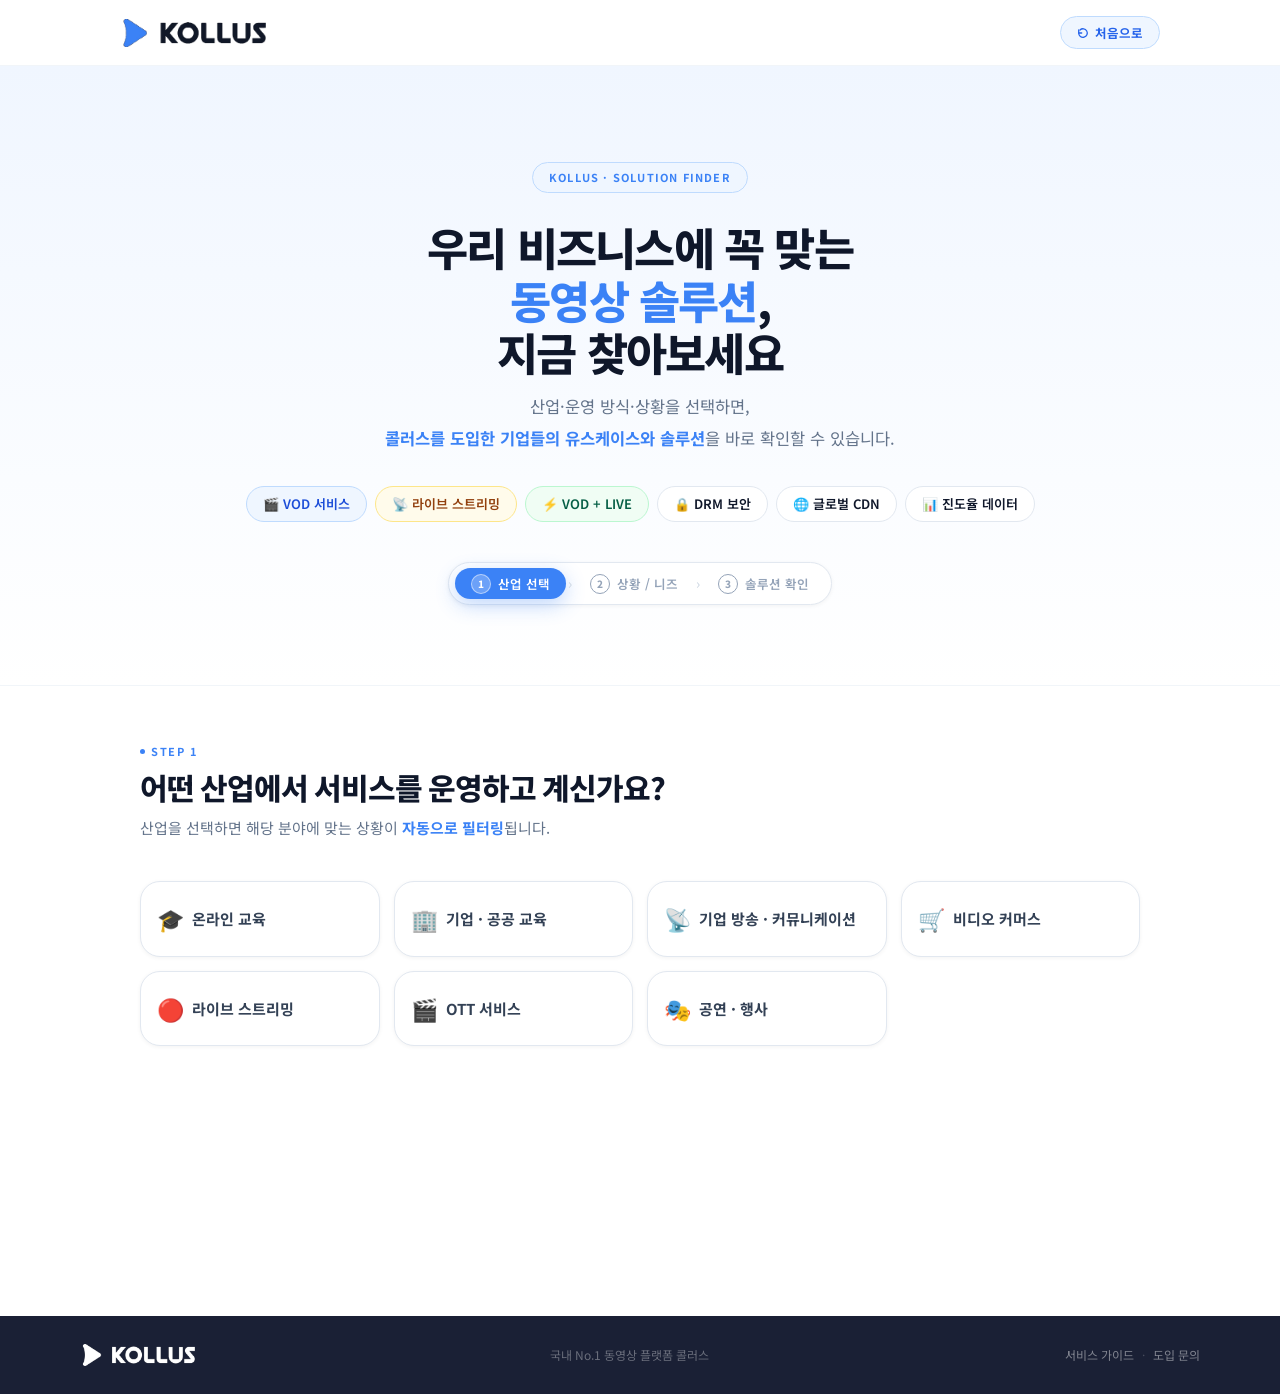
==== kollus_finder/index.html @ e99c7c44 "Update index.html" ====
<!DOCTYPE html>
<html lang="ko">
<head>
<meta charset="UTF-8">
<meta name="viewport" content="width=device-width, initial-scale=1.0">
<title>Kollus 솔루션 파인더</title>
<link href="https://fonts.googleapis.com/css2?family=Noto+Sans+KR:wght@400;500;600;700;800&display=swap" rel="stylesheet">
<style>
@import url('https://fonts.googleapis.com/css2?family=Noto+Sans+KR:wght@400;500;600;700;800&display=swap');

:root {
  --blue:    #3B82F6;
  --blue-d:  #2563EB;
  --blue-50: #EFF6FF;
  --blue-100:#DBEAFE;
  --blue-200:#BFDBFE;
  --navy:    #1A2035;

  --gray-50: #F8FAFC;
  --gray-100:#F1F5F9;
  --gray-200:#E2E8F0;
  --gray-300:#CBD5E1;
  --gray-400:#94A3B8;
  --gray-500:#64748B;
  --gray-700:#334155;
  --gray-900:#0F172A;
  --white:   #FFFFFF;

  --vod-bg:#EFF6FF; --vod-b:#BFDBFE; --vod-t:#1D4ED8;
  --live-bg:#FFFBEB; --live-b:#FDE68A; --live-t:#92400E;
  --both-bg:#F0FDF4; --both-b:#BBF7D0; --both-t:#065F46;

  --r-sm:8px; --r-md:12px; --r-lg:16px; --r-xl:20px; --r-2xl:28px; --r-3xl:36px; --r-pill:999px;
  --sh-xs:0 1px 4px rgba(0,0,0,.05);
  --sh-sm:0 4px 12px rgba(0,0,0,.07);
  --sh-md:0 8px 24px rgba(0,0,0,.09);
  --sh-lg:0 16px 48px rgba(0,0,0,.1);
  --sh-blue:0 6px 20px rgba(59,130,246,.32);
  --ease:.2s cubic-bezier(.4,0,.2,1);
}
*,*::before,*::after{box-sizing:border-box;margin:0;padding:0}
html{scroll-behavior:auto}
body{font-family:'Noto Sans KR',sans-serif;background:var(--white);color:var(--gray-900);-webkit-font-smoothing:antialiased;line-height:1.7}

/* ────────────────────────────────────────────
   HEADER NAV
──────────────────────────────────────────── */
.site-header{
  background:rgba(255,255,255,.95);
  border-bottom:1px solid var(--gray-100);
  padding:1rem 0;
  position:sticky;top:0;z-index:100;
  backdrop-filter:blur(8px);
}
.site-header-inner{
  max-width:1120px;margin:0 auto;padding:0 2.5rem;
  display:flex;align-items:center;justify-content:space-between;
}
.logo{display:flex;align-items:center;text-decoration:none}
.logo-mark{width:26px;height:26px;background:var(--blue);border-radius:6px;display:flex;align-items:center;justify-content:center}
.logo-txt{font-size:17px;font-weight:800;color:var(--navy);letter-spacing:-.02em}
.header-reset{
  display:inline-flex;align-items:center;gap:6px;
  padding:6px 16px;background:var(--blue-50);
  border:1px solid var(--blue-200);border-radius:var(--r-pill);
  color:var(--blue-d);font-size:12.5px;font-weight:700;cursor:pointer;
  font-family:inherit;transition:var(--ease);
}
.header-reset:hover{background:var(--blue-100);border-color:var(--blue)}

/* ────────────────────────────────────────────
   HERO
──────────────────────────────────────────── */
.hero{
  background:linear-gradient(180deg,#F0F6FF 0%,var(--white) 100%);
  border-bottom:1px solid var(--gray-100);
  padding:6rem 0 5rem;text-align:center;
}
.hero-inner{max-width:900px;margin:0 auto;padding:0 2.5rem}
.hero-badge{
  display:inline-flex;align-items:center;gap:6px;
  background:var(--blue-50);border:1.5px solid var(--blue-200);
  border-radius:var(--r-pill);padding:5px 16px;
  font-size:11px;font-weight:700;color:var(--blue);
  letter-spacing:1.2px;text-transform:uppercase;margin-bottom:1.75rem;
}
.hero h1{
  font-size:clamp(1.85rem,3.5vw,3rem);font-weight:800;
  color:var(--gray-900);line-height:1.18;
  letter-spacing:-.04em;margin-bottom:.75rem;
}
.hero h1 em{font-style:normal;color:var(--blue)}
.hero-desc{
  font-size:16.5px;color:var(--gray-500);
  line-height:1.9;max-width:560px;margin:0 auto 2rem;
}
.hero-desc b{color:var(--blue);font-weight:700}

/* hero keyword chips */
.hero-chips{
  display:flex;flex-wrap:wrap;justify-content:center;gap:8px;
  margin-bottom:2.5rem;
}
.h-chip{
  font-size:13px;font-weight:600;padding:6px 16px;
  border-radius:var(--r-pill);border:1.5px solid;
}
.h-chip-vod { background:#EFF6FF;color:#1D4ED8;border-color:#BFDBFE; }
.h-chip-live{ background:#FFFBEB;color:#92400E;border-color:#FDE68A; }
.h-chip-both{ background:#F0FDF4;color:#065F46;border-color:#BBF7D0; }
.h-chip-gray{ background:var(--white);color:var(--gray-600);border-color:var(--gray-200); }

/* step progress */
.hero-progress{
  display:inline-flex;align-items:center;gap:0;
  background:var(--white);border:1px solid var(--gray-200);
  border-radius:var(--r-pill);padding:5px 6px;
  box-shadow:var(--sh-xs);
}
.h-step{display:flex;align-items:center;gap:7px;padding:5px 16px;border-radius:var(--r-pill);font-size:12.5px;font-weight:600;color:var(--gray-400);transition:var(--ease)}
.h-step.on{background:var(--blue);color:#fff;box-shadow:var(--sh-blue)}
.h-step.done{color:var(--gray-500)}
.h-step.done .h-dot{background:var(--gray-200);border-color:var(--gray-200);color:var(--gray-500)}
.h-dot{width:20px;height:20px;border-radius:50%;border:1.5px solid currentColor;display:flex;align-items:center;justify-content:center;font-size:10px;font-weight:800;flex-shrink:0;transition:var(--ease)}
.h-step.on .h-dot{background:rgba(255,255,255,.25);border-color:rgba(255,255,255,.5);color:#fff}
.h-sep{color:var(--gray-300);font-size:14px;padding:0 2px}

/* ────────────────────────────────────────────
   MAIN WRAP
──────────────────────────────────────────── */
.wrap{max-width:1080px;margin:0 auto;padding:3.5rem 2.5rem 8rem;min-height:70vh}

/* ────────────────────────────────────────────
   STEP PANELS
──────────────────────────────────────────── */
.step{display:none}
.step.on{display:block}


.s-tag,.step-tag{display:flex;align-items:center;gap:6px;font-size:11px;font-weight:700;letter-spacing:1.5px;text-transform:uppercase;color:var(--blue);margin-bottom:.5rem}
.s-tag-dot,.step-tag-dot{width:5px;height:5px;border-radius:50%;background:var(--blue);flex-shrink:0}
.s-title,.step-title{font-size:clamp(1.4rem,2.5vw,1.875rem);font-weight:800;color:var(--gray-900);letter-spacing:-.04em;line-height:1.25;margin-bottom:.5rem}
.s-sub,.step-sub{font-size:15px;color:var(--gray-500);margin-bottom:2.5rem;line-height:1.8;word-break:keep-all}
.s-sub b,.step-sub b{color:var(--blue);font-weight:700}

/* ────────────────────────────────────────────
   CTX BAR
──────────────────────────────────────────── */
.ctx{display:none;align-items:center;gap:10px;padding:9px 16px;background:var(--white);border:1px solid var(--gray-200);border-radius:var(--r-lg);margin-bottom:1.5rem;box-shadow:var(--sh-xs)}
.ctx.on{display:flex}
.ctx-back{font-size:12.5px;color:var(--gray-400);cursor:pointer;padding:4px 10px;border-radius:var(--r-sm);border:1px solid transparent;background:none;font-family:inherit;transition:var(--ease)}
.ctx-back:hover{border-color:var(--gray-200);color:var(--gray-600);background:var(--gray-50)}
.ctx-sep{width:1px;height:14px;background:var(--gray-200);flex-shrink:0}
.ctx-lbl,.ctx-label{font-size:10.5px;font-weight:700;letter-spacing:.5px;text-transform:uppercase;color:var(--gray-400)}
.ctx-chip{font-size:13px;font-weight:700;padding:3px 12px;background:var(--blue-50);color:var(--blue-d);border:1px solid var(--blue-200);border-radius:var(--r-pill)}

/* ────────────────────────────────────────────
   INDUSTRY GRID
──────────────────────────────────────────── */
.ind-grid{display:grid;grid-template-columns:repeat(4,1fr);gap:.875rem;margin-bottom:2.5rem}
.ind-card{
  background:var(--white);border:1.5px solid var(--gray-200);border-radius:var(--r-xl);
  padding:1.125rem 1rem;cursor:pointer;display:flex;align-items:center;gap:.5rem;
  transition:var(--ease);position:relative;box-shadow:var(--sh-xs);
}
.ind-card:hover{border-color:var(--blue-200);box-shadow:var(--sh-md);transform:translateY(-2px)}
.ind-card.sel{border-color:var(--blue);background:var(--blue-50);box-shadow:0 0 0 3px rgba(59,130,246,.1)}
.ind-card .ic{font-size:22px;flex-shrink:0;display:flex;align-items:center;justify-content:center;transition:var(--ease)}
.ind-card:hover .ic,.ind-card.sel .ic{transform:scale(1.12)}
.ind-card .lb{font-size:15px;font-weight:700;color:var(--gray-700);line-height:1.3;word-break:keep-all}
.ind-card.sel .lb{color:var(--blue-d)}
.ind-chk{position:absolute;top:9px;right:9px;width:17px;height:17px;border-radius:50%;background:var(--blue);color:#fff;display:none;align-items:center;justify-content:center;font-size:9px;font-weight:800}
.ind-card.sel .ind-chk{display:flex}

/* ────────────────────────────────────────────
   TABS
──────────────────────────────────────────── */
.tabs{display:grid;grid-template-columns:repeat(3,1fr);gap:12px;margin-bottom:1.25rem}
.tab{
  background:var(--white);border:1.5px solid var(--gray-200);border-radius:var(--r-2xl);
  padding:1.5rem 1.25rem;cursor:pointer;text-align:center;
  transition:var(--ease);font-family:inherit;box-shadow:var(--sh-xs);
}
.tab:hover{border-color:var(--gray-300);box-shadow:var(--sh-sm);transform:translateY(-1px)}
.tab .t-ic{font-size:28px;display:block;margin-bottom:.625rem;opacity:.3;filter:grayscale(1);transition:var(--ease)}
.tab .t-lb{font-size:16px;font-weight:800;color:var(--gray-400);display:block;margin-bottom:.25rem;transition:var(--ease)}
.tab .t-sl{font-size:13.5px;color:var(--gray-400);display:block;margin-bottom:.75rem;line-height:1.5}
.tab .t-cnt{font-size:11px;font-weight:700;padding:3px 11px;border-radius:var(--r-pill);background:var(--gray-100);color:var(--gray-400);display:inline-block;border:1px solid var(--gray-200);transition:var(--ease)}
.tab.on .t-ic{opacity:1;filter:none}
.tab.vod.on{background:var(--blue-50);border-color:var(--blue);border-width:2px}
.tab.vod.on .t-lb{color:var(--blue-d);font-size:16px}
.tab.vod.on .t-cnt{background:var(--blue);color:#fff;border-color:transparent}
.tab.live.on{background:#FFFBEB;border-color:#D97706;border-width:2px}
.tab.live.on .t-lb{color:#B45309;font-size:16px}
.tab.live.on .t-cnt{background:#D97706;color:#fff;border-color:transparent}
.tab.both.on{background:#F0FDF4;border-color:#059669;border-width:2px}
.tab.both.on .t-lb{color:#047857;font-size:16px}
.tab.both.on .t-cnt{background:#059669;color:#fff;border-color:transparent}

.mdesc{font-size:13.5px;line-height:1.7;padding:11px 16px;border-radius:var(--r-md);border:1px solid var(--gray-200);margin-bottom:1.5rem;background:var(--gray-50);display:none;color:var(--gray-500)}
.mdesc.on{display:block}
.mdesc.vod{background:var(--blue-50);border-color:var(--blue-200);color:var(--vod-t)}
.mdesc.live{background:#FFFBEB;border-color:#FDE68A;color:var(--live-t)}
.mdesc.both{background:#F0FDF4;border-color:#BBF7D0;color:var(--both-t)}

/* ────────────────────────────────────────────
   STRIP
──────────────────────────────────────────── */
.strip{display:flex;align-items:center;gap:6px;flex-wrap:wrap;padding:9px 14px;background:var(--white);border:1px solid var(--gray-200);border-radius:var(--r-lg);margin-bottom:1.5rem;min-height:44px;box-shadow:var(--sh-xs)}
.strip-lbl{font-size:10.5px;font-weight:700;color:var(--gray-400);text-transform:uppercase;letter-spacing:.6px;margin-right:4px}
.strip-tab-badge{font-size:10px;font-weight:800;padding:2px 8px;border-radius:var(--r-pill);white-space:nowrap;letter-spacing:.5px;text-transform:uppercase}
.strip-tab-badge.vod{background:#DBEAFE;color:#1D4ED8}
.strip-tab-badge.live{background:#FEF3C7;color:#B45309}
.strip-tab-badge.both{background:#D1FAE5;color:#047857}
.strip-sep{width:1px;height:14px;background:var(--gray-200);flex-shrink:0;align-self:center}
.spill{display:inline-flex;align-items:center;gap:4px;padding:4px 12px;border-radius:var(--r-pill);font-size:13px;font-weight:600}
.spill span:first-child{max-width:220px;overflow:hidden;text-overflow:ellipsis;white-space:nowrap}
.spill.vod{background:var(--blue-50);color:var(--vod-t);border:1px solid var(--blue-200)}
.spill.live{background:#FFFBEB;color:var(--live-t);border:1px solid #FDE68A}
.spill.both{background:#F0FDF4;color:var(--both-t);border:1px solid #BBF7D0}
.spill-x{cursor:pointer;opacity:.4;font-size:13px;transition:opacity var(--ease)}
.spill-x:hover{opacity:1}
.strip-none{font-size:13px;color:var(--gray-400);font-style:italic}

/* ────────────────────────────────────────────
   SIT LIST
──────────────────────────────────────────── */
.sit-panel{display:none}
.sit-panel.on{display:block}
.sit-list{display:grid;grid-template-columns:1fr 1fr;gap:10px;margin-bottom:2.5rem}
.sit{display:flex;align-items:center;gap:13px;padding:14px 18px;border-radius:var(--r-xl);border:1.5px solid var(--gray-200);cursor:pointer;background:var(--white);transition:var(--ease);min-height:56px}
.sit:hover{border-color:#93C5FD;background:var(--blue-50);transform:translateY(-1px);box-shadow:var(--sh-sm)}
.sit.vod{background:var(--blue-50);border-color:var(--blue-200)}
.sit.live{background:#FFFBEB;border-color:#FDE68A}
.sit.both{background:#F0FDF4;border-color:#BBF7D0}
.sit-box{width:18px;height:18px;border-radius:4px;border:2px solid var(--gray-300);flex-shrink:0;display:flex;align-items:center;justify-content:center;background:#fff;transition:var(--ease)}
.sit-box svg{display:none;width:9px;height:9px}
.sit.vod .sit-box{background:var(--blue);border-color:var(--blue)}
.sit.live .sit-box{background:#D97706;border-color:#D97706}
.sit.both .sit-box{background:#059669;border-color:#059669}
.sit.vod .sit-box svg,.sit.live .sit-box svg,.sit.both .sit-box svg{display:block}
.sit-txt{font-size:15px;color:var(--gray-600);line-height:1.5;font-weight:500}
.sit.vod .sit-txt{color:var(--vod-t);font-weight:600}
.sit.live .sit-txt{color:var(--live-t);font-weight:600}
.sit.both .sit-txt{color:var(--both-t);font-weight:600}
.sit-empty{font-size:13px;color:var(--gray-400);font-style:italic;padding:8px 2px}

/* ────────────────────────────────────────────
   RESULTS
──────────────────────────────────────────── */
.r-meta{display:flex;align-items:center;gap:10px;font-size:15px;font-weight:600;color:#1E3A5F;margin-bottom:2.5rem;padding:16px 22px;background:var(--blue-50);border-radius:var(--r-lg);border:1px solid var(--blue-200)}
.r-dot{width:7px;height:7px;border-radius:50%;background:var(--blue);flex-shrink:0}
.r-meta b{color:var(--blue)}
.r-sec{font-size:13px;font-weight:800;letter-spacing:.8px;text-transform:uppercase;color:var(--gray-400);margin-bottom:1.5rem;display:flex;align-items:center;gap:10px}
.r-sec::after{content:'';flex:1;height:1px;background:var(--gray-200)}
/* CARD GRID */
.rc-grid{display:grid;grid-template-columns:repeat(3,1fr);gap:14px;margin-bottom:6px}
.rc{background:var(--white);border:1.5px solid var(--gray-200);border-radius:var(--r-xl);padding:24px;cursor:pointer;transition:var(--ease);box-shadow:var(--sh-xs);display:flex;flex-direction:column;gap:14px;position:relative}
.rc:hover{border-color:var(--blue-200);box-shadow:var(--sh-md);transform:translateY(-2px)}
.rc.top{border-color:var(--blue-200)}
.rc.top:hover{border-color:var(--blue)}
.rc-rank{position:absolute;top:14px;right:14px;width:24px;height:24px;border-radius:50%;display:flex;align-items:center;justify-content:center;font-size:11px;font-weight:800;background:var(--gray-100);color:var(--gray-400);border:1.5px solid var(--gray-200)}
.rc.top .rc-rank{background:var(--blue);color:#fff;border-color:var(--blue)}
.rc-head{display:flex;align-items:center;gap:7px;padding-right:32px;flex-wrap:wrap}
.rc-badge{font-size:10px;font-weight:700;padding:2px 8px;border-radius:var(--r-pill);background:var(--blue);color:#fff;white-space:nowrap;flex-shrink:0}
.rc-pill,.ac-pill{font-size:10px;font-weight:700;padding:2px 8px;border-radius:var(--r-pill)}
.pv{background:var(--blue-50);color:var(--vod-t);border:1px solid var(--blue-200)}
.pl{background:#FFFBEB;color:var(--live-t);border:1px solid #FDE68A}
.pb{background:#F0FDF4;color:var(--both-t);border:1px solid #BBF7D0}
.rc-name{font-size:16px;font-weight:800;color:var(--gray-900);line-height:1.3;word-break:keep-all}
.rc.top .rc-name{color:var(--blue-d)}
.rc-rest .rc-name{font-size:14px;font-weight:700;color:var(--gray-700)}
.rc-prod{font-size:12px;color:var(--gray-400);background:var(--gray-50);border:1px solid var(--gray-200);padding:4px 12px;border-radius:var(--r-pill);display:inline-block;align-self:flex-start}
.rc-tags{display:flex;flex-wrap:wrap;gap:4px}
.rc-tag{font-size:12px;padding:4px 11px;border-radius:var(--r-pill);background:var(--gray-50);color:var(--gray-500);border:1px solid var(--gray-200);font-weight:500}
.rc-btn{margin-top:auto;padding:11px 18px;border-radius:var(--r-lg);background:var(--blue-50);border:1.5px solid var(--blue-200);color:var(--blue-d);font-size:13px;font-weight:700;cursor:pointer;font-family:inherit;transition:var(--ease);text-align:center}
.rc:hover .rc-btn{background:var(--blue);color:#fff;border-color:var(--blue)}
.r-more{display:flex;align-items:center;justify-content:center;gap:7px;width:100%;margin-top:10px;padding:16px;border-radius:var(--r-lg);border:1.5px dashed var(--gray-300);background:var(--white);font-size:14px;font-weight:600;color:var(--gray-400);cursor:pointer;font-family:inherit;transition:var(--ease)}
.r-more:hover{border-color:var(--blue);color:var(--blue);background:var(--blue-50);border-style:solid}
.r-rest{display:none;margin-top:6px}
.r-rest.on{display:block}
/* MODAL */
.mo-overlay{display:none;position:fixed;inset:0;background:rgba(15,23,42,.55);z-index:1000;align-items:center;justify-content:center;padding:40px 24px;backdrop-filter:blur(2px);overflow:hidden}
.mo-overlay.on{display:flex}
.mo-box{background:var(--white);border-radius:var(--r-3xl);max-width:700px;width:100%;max-height:calc(100vh - 80px);display:flex;flex-direction:column;box-shadow:0 32px 80px rgba(0,0,0,.2);animation:moIn .22s ease}
body.mo-open{overflow:hidden}
html.mo-open{overflow:hidden}
@keyframes moIn{from{opacity:0;transform:translateY(16px) scale(.97)}to{opacity:1;transform:translateY(0) scale(1)}}
.mo-hd{display:flex;align-items:flex-start;gap:12px;padding:26px 28px 22px;border-bottom:1px solid var(--gray-100);background:var(--white);border-radius:var(--r-3xl) var(--r-3xl) 0 0;flex-shrink:0}
.mo-hd-left{flex:1;min-width:0}
.mo-meta{display:flex;align-items:center;gap:7px;margin-bottom:8px;flex-wrap:wrap}
.mo-rank{width:24px;height:24px;border-radius:50%;background:var(--blue);color:#fff;font-size:11px;font-weight:800;display:flex;align-items:center;justify-content:center;flex-shrink:0}
.mo-rank.rest{background:var(--gray-200);color:var(--gray-500);border:1.5px solid var(--gray-300)}
.mo-badge{font-size:10px;font-weight:700;padding:2px 8px;border-radius:var(--r-pill);background:var(--blue);color:#fff}
.mo-title{font-size:20px;font-weight:800;color:var(--gray-900);line-height:1.25;letter-spacing:-.03em;word-break:keep-all}
.mo-prod{font-size:12px;color:var(--blue);background:var(--blue-50);border:1px solid var(--blue-200);padding:3px 11px;border-radius:var(--r-pill);font-weight:700;display:inline-block;margin-top:10px}
.mo-close{width:32px;height:32px;border-radius:50%;background:var(--gray-100);border:none;cursor:pointer;display:flex;align-items:center;justify-content:center;color:var(--gray-500);flex-shrink:0;transition:var(--ease);margin-top:2px}
.mo-close:hover{background:var(--gray-200);color:var(--gray-900)}
.mo-body{padding:28px;overflow-y:auto;flex:1;min-height:0}
.mo-section{margin-bottom:26px}
.mo-section:last-child{margin-bottom:0}
.mo-lbl{font-size:12px;font-weight:800;letter-spacing:.8px;text-transform:uppercase;color:var(--gray-400);margin-bottom:12px;display:flex;align-items:center;gap:8px}
.mo-lbl::after{content:'';flex:1;height:1px;background:var(--gray-100)}
.mo-txt{font-size:15px;color:var(--gray-600);line-height:1.9}
.mo-pos{padding:16px 20px;background:var(--blue-50);border-left:3px solid var(--blue);border-radius:0 var(--r-md) var(--r-md) 0;font-size:15px;color:#1E3A5F;line-height:1.85;font-style:italic;font-weight:600}
.mo-cust{font-size:14px;color:var(--gray-500);line-height:1.8}
.mo-feat-grid{display:grid;grid-template-columns:1fr 1fr;gap:14px}
.mo-feat-group{}
.mo-feat-cat{font-size:11.5px;font-weight:700;color:var(--gray-400);letter-spacing:.3px;text-transform:uppercase;margin-bottom:8px}
.mo-feat-tags{display:flex;flex-wrap:wrap;gap:4px}
.mo-feat-tag{font-size:12px;padding:4px 11px;border-radius:var(--r-pill);background:var(--blue-50);color:var(--blue-d);border:1px solid var(--blue-200);font-weight:500}
.mo-ft{padding:20px 28px;border-top:1px solid var(--gray-100);background:var(--gray-50);border-radius:0 0 var(--r-3xl) var(--r-3xl);flex-shrink:0}
.mo-ft-btn{width:100%;padding:14px;border-radius:var(--r-xl);background:var(--blue);border:none;color:#fff;font-size:15px;font-weight:700;cursor:pointer;font-family:inherit;transition:var(--ease);box-shadow:var(--sh-blue)}
.mo-ft-btn:hover{background:var(--blue-d)}

/* ── RESPONSIVE for cards ── */

/* ────────────────────────────────────────────
   NAV
──────────────────────────────────────────── */
.nav{display:flex;align-items:center;gap:10px;margin-top:2.75rem;padding-top:1.75rem;border-top:1px solid var(--gray-200)}
.btn{padding:9px 20px;border-radius:var(--r-md);font-size:14px;font-weight:600;cursor:pointer;font-family:inherit;transition:var(--ease);border:1.5px solid var(--gray-200);background:var(--white);color:var(--gray-600);display:inline-flex;align-items:center;gap:5px}
.btn:hover{background:var(--gray-50);color:var(--gray-900);border-color:var(--gray-300)}
.btn-p{background:var(--blue);color:#fff;border-color:var(--blue);padding:9px 26px;box-shadow:var(--sh-blue)}
.btn-p:hover{background:var(--blue-d);border-color:var(--blue-d);color:#fff;box-shadow:0 6px 20px rgba(59,130,246,.4)}
.btn-p:disabled{opacity:.35;cursor:not-allowed;box-shadow:none}
.btn-r{margin-left:auto;color:#fff;background:#EF4444;border-color:#EF4444}
.btn-r:hover{background:#DC2626;border-color:#DC2626;color:#fff}

/* ────────────────────────────────────────────
   INQUIRY
──────────────────────────────────────────── */
.inq{display:none;margin-top:2.5rem}
.inq.on{display:block}
.inq-box{padding:2.5rem;background:var(--white);border:1.5px solid var(--gray-200);border-radius:var(--r-2xl);box-shadow:var(--sh-sm)}
.inq-title{font-size:24px;font-weight:800;color:var(--gray-900);margin-bottom:.625rem;letter-spacing:-.03em}
.inq-sub{font-size:15px;color:var(--gray-500);margin-bottom:1.75rem;line-height:1.75}
.inq-sub b{color:var(--blue);font-weight:700;text-decoration:underline;text-underline-offset:3px}
.inq-cols{display:grid;grid-template-columns:1fr 1fr;gap:1.5rem;align-items:start}
.prefill{background:var(--gray-50);border:1.5px solid var(--gray-200);border-radius:var(--r-lg);overflow:hidden}
.prefill-hd{display:flex;align-items:center;justify-content:space-between;padding:10px 15px;background:var(--white);border-bottom:1px solid var(--gray-200)}
.prefill-lbl{font-size:12.5px;font-weight:700;color:var(--gray-600)}
.prefill-btn{padding:6px 13px;border-radius:var(--r-md);background:var(--blue);color:#fff;border:none;font-size:12px;font-weight:700;cursor:pointer;font-family:inherit;transition:var(--ease)}
.prefill-btn:hover{background:var(--blue-d)}
pre.prefill-txt{padding:14px 15px;font-size:13px;color:var(--gray-700);line-height:1.9;white-space:pre-wrap;font-family:inherit;min-height:150px;font-weight:500}
.prefill-ok{display:none;font-size:12px;color:#065F46;font-weight:700;padding:7px 15px;background:#F0FDF4;border-top:1px solid #BBF7D0;text-align:center}
.pd-wrap{width:100%;overflow:hidden}

/* ────────────────────────────────────────────
   FOOTER
──────────────────────────────────────────── */
footer{background:var(--navy);padding:1.75rem 0}
.foot-links{display:flex;align-items:center;gap:8px}
.foot-link{font-size:12px;color:rgba(255,255,255,.45);text-decoration:none;transition:var(--ease)}
.foot-link:hover{color:rgba(255,255,255,.8)}
.foot-sep{font-size:12px;color:rgba(255,255,255,.2)}
.foot-inner{max-width:1200px;margin:0 auto;padding:0 2.5rem;display:flex;align-items:center;justify-content:space-between;flex-wrap:wrap;gap:.75rem}
.foot-brand{display:flex;align-items:center;gap:8px;font-size:15px;font-weight:800;color:#fff}
.foot-mark{width:22px;height:22px;background:var(--blue);border-radius:5px;display:flex;align-items:center;justify-content:center}
.foot-txt{font-size:12px;color:rgba(255,255,255,.35)}

/* ────────────────────────────────────────────
   MISC
──────────────────────────────────────────── */
.empty{padding:4rem 2rem;text-align:center;color:var(--gray-400);font-size:15px;border:1.5px dashed var(--gray-200);border-radius:var(--r-xl);background:var(--white)}

/* ────────────────────────────────────────────
   RESPONSIVE
──────────────────────────────────────────── */
@media(max-width:1024px){
  .ind-grid{grid-template-columns:repeat(2,1fr)}
  .rc-grid{grid-template-columns:repeat(2,1fr)}
}
@media(max-width:900px){
  .tabs{gap:.5rem}
  .tab{padding:1.125rem .875rem}
  .tab .t-ic{font-size:24px}
  .tab .t-lb{font-size:14px}
  .tab .t-sl{display:none}
  .sit-list{grid-template-columns:1fr}
  .inq-cols{grid-template-columns:1fr}
  .rc-grid{gap:10px}
}
@media(max-width:600px){
  .hero{padding:3.5rem 0 2.5rem}
  .hero h1{font-size:1.75rem}
  .hero-progress{display:none}
  .site-header-inner{padding:0 1.25rem}
  .wrap{padding:2.5rem 1.25rem 5rem}
  .ind-grid{grid-template-columns:repeat(2,1fr)}
  .tabs{gap:.4rem}
  .tab{padding:1rem .625rem;border-radius:var(--r-lg)}
  .tab .t-ic{font-size:22px}
  .tab .t-lb{font-size:13px}
  .tab .t-cnt{font-size:10.5px;padding:2px 8px}
  .sit{padding:11px 13px;min-height:48px}
  .sit-txt{font-size:13.5px}
  .nav{flex-wrap:wrap;gap:8px;margin-top:2rem}
  .btn-r{margin-left:0;width:100%;justify-content:center}
  .rc-grid,.rc-grid.rest-grid{grid-template-columns:1fr}
  .mo-feat-grid{grid-template-columns:1fr}
  .mo-overlay{align-items:flex-end;padding:0}
  .mo-box{border-radius:var(--r-2xl) var(--r-2xl) 0 0;max-height:92vh;width:100%;margin:0}

  .inq-box{padding:1.25rem}
}
</style>
</head>
<body>

<header class="site-header">
  <div class="site-header-inner">
    <div class="logo"><img src="[data-uri]" alt="KOLLUS" style="height:28px;width:auto;display:block"></div>
    <button onclick="reset()" class="header-reset">
      <svg width="12" height="12" viewBox="0 0 14 14" fill="none"><path d="M2 7a5 5 0 1 0 1.5-3.5" stroke="currentColor" stroke-width="1.5" stroke-linecap="round"/><polyline points="2,3.5 2,7 5.5,7" stroke="currentColor" stroke-width="1.5" stroke-linecap="round" stroke-linejoin="round"/></svg>
      처음으로
    </button>
  </div>
</header>

<section class="hero">
  <div class="hero-inner">
    <div class="hero-badge">KOLLUS · Solution Finder</div>
    <h1>우리 비즈니스에 꼭 맞는<br><em>동영상 솔루션</em>,<br>지금 찾아보세요</h1>
    <p class="hero-desc">산업·운영 방식·상황을 선택하면,<br><b>콜러스를 도입한 기업들의 유스케이스와 솔루션</b>을 바로 확인할 수 있습니다.</p>
    <div class="hero-chips">
      <span class="h-chip h-chip-vod">🎬 VOD 서비스</span>
      <span class="h-chip h-chip-live">📡 라이브 스트리밍</span>
      <span class="h-chip h-chip-both">⚡ VOD + LIVE</span>
      <span class="h-chip h-chip-gray">🔒 DRM 보안</span>
      <span class="h-chip h-chip-gray">🌐 글로벌 CDN</span>
      <span class="h-chip h-chip-gray">📊 진도율 데이터</span>
    </div>
    <div class="hero-progress">
      <div class="h-step on" id="hs1"><div class="h-dot" id="pn1">1</div><span id="pl1">산업 선택</span></div>
      <span class="h-sep">›</span>
      <div class="h-step" id="hs2"><div class="h-dot" id="pn2">2</div><span id="pl2">상황 / 니즈</span></div>
      <span class="h-sep">›</span>
      <div class="h-step" id="hs3"><div class="h-dot" id="pn3">3</div><span id="pl3">솔루션 확인</span></div>
    </div>
  </div>
</section>

<div class="wrap">

  <!-- Context bar -->
  <div class="ctx" id="ctx">
    <button class="ctx-back" onclick="go(1)">← 산업 변경</button>
    <div class="ctx-sep"></div>
    <span class="ctx-label">선택 산업</span>
    <span class="ctx-chip" id="ctx-chip">-</span>
  </div>

  <!-- Step 1 -->
  <div class="step on" id="s1">
    <p class="step-tag"><span class="step-tag-dot"></span>Step 1</p>
    <h2 class="step-title">어떤 산업에서 서비스를 운영하고 계신가요?</h2>
    <p class="step-sub">산업을 선택하면 해당 분야에 맞는 상황이 <b>자동으로 필터링</b>됩니다.</p>
    <div class="ind-grid" id="ind-grid"></div>

  </div>

  <!-- Step 2 -->
  <div class="step" id="s2">
    <p class="step-tag"><span class="step-tag-dot"></span>Step 2</p>
    <h2 class="step-title">현재 어떤 상황이나 니즈가 있으신가요?</h2>
    <p class="step-sub">운영 방식 탭을 먼저 선택하고, 상황을 골라주세요. <b>복수 선택 가능</b>합니다.</p>
    <div class="tabs">
      <button class="tab vod on" id="tv" onclick="switchTab('vod')">
        <span class="t-ic">🎬</span><span class="t-lb">VOD</span>
        <span class="t-sl">녹화·다시보기 영상</span>
        <span class="t-cnt" id="cv">0</span>
      </button>
      <button class="tab live" id="tl" onclick="switchTab('live')">
        <span class="t-ic">📡</span><span class="t-lb">LIVE</span>
        <span class="t-sl">실시간 방송·스트리밍</span>
        <span class="t-cnt" id="cl">0</span>
      </button>
      <button class="tab both" id="tb" onclick="switchTab('both')">
        <span class="t-ic">⚡</span><span class="t-lb">VOD + LIVE</span>
        <span class="t-sl">두 방식을 함께 운영</span>
        <span class="t-cnt" id="cb">0</span>
      </button>
    </div>
    <div class="mdesc vod on" id="dv">미리 촬영·편집된 영상을 원하는 시간에 반복 시청하는 서비스입니다. 이러닝, 강의 다시보기, 도서 부록 영상, OTT 등이 해당합니다.</div>
    <div class="mdesc live" id="dl">실시간으로 방송하고 시청자가 동시에 접속하는 서비스입니다. 라이브 강의, 타운홀, 공연 중계, 라이브커머스 등이 해당합니다.</div>
    <div class="mdesc both" id="db">라이브 방송과 VOD 다시보기를 함께 운영하거나, 라이브 종료 후 자동으로 VOD로 전환이 필요한 경우입니다.</div>
    <div class="strip" id="strip"><span class="strip-none">아직 선택한 상황이 없습니다</span></div>
    <div class="sit-panel on" id="pv"><div class="sit-list" id="lv"></div></div>
    <div class="sit-panel"    id="pl"><div class="sit-list" id="ll"></div></div>
    <div class="sit-panel"    id="pb"><div class="sit-list" id="lb"></div></div>
    <div class="nav">
      <button class="btn" onclick="go(1)">← 이전</button>
      <button class="btn btn-p" id="btn2" disabled onclick="go(3)">솔루션 보기 →</button>
      <button class="btn btn-r" onclick="clearSits()">선택 초기화</button>
    </div>
  </div>

  <!-- Step 3 -->
  <div class="step" id="s3">
    <p class="step-tag"><span class="step-tag-dot"></span>Step 3</p>
    <h2 class="step-title">선택하신 조건에 맞는 솔루션입니다</h2>
    <p class="step-sub">카드를 클릭하면 자세한 내용과 주요 기능을 확인할 수 있습니다.</p>
    <div id="results"></div>
    <div class="nav">
      <button class="btn" onclick="go(2)">← 조건 수정</button>
      <button class="btn btn-r" onclick="reset()">처음부터 다시</button>
    </div>
  </div>

  <!-- Inquiry -->
  <div class="inq" id="inq">
    <div class="inq-box">
      <div class="inq-title">솔루션이 결정됐다면, 지금 바로 문의하세요</div>
      <div class="inq-sub">선택하신 조건이 자동으로 정리됩니다. 아래 내용을 복사해서 <b>문의 내용</b>란에 붙여넣어 주세요.</div>
      <div class="inq-cols">
        <div class="prefill">
          <div class="prefill-hd">
            <span class="prefill-lbl">📋 선택하신 조건 — 복사 후 붙여넣기</span>
            <button class="prefill-btn" onclick="copyPre()">복사하기</button>
          </div>
          <pre class="prefill-txt" id="pre-txt"></pre>
          <div class="prefill-ok" id="pre-ok">✓ 복사되었습니다</div>
        </div>
        <div class="pd-wrap">
          <div class="pipedriveWebForms" data-pd-webforms="https://webforms.pipedrive.com/f/1tgdA9o87kotVaCRBf8cDwNi0X9oUUMVHOWcVzKi1KgnqdCbGH0spcWwxsQPufFfB"><script src="https://webforms.pipedrive.com/f/loader"></script></div>
        </div>
      </div>
    </div>
  </div>


<!-- Modal -->
<div class="mo-overlay" id="mo-overlay" onclick="closeModal(event)">
  <div class="mo-box" id="mo-box">
    <div class="mo-hd">
      <div class="mo-hd-left">
        <div class="mo-meta" id="mo-meta"></div>
        <div class="mo-title" id="mo-title"></div>
        <div class="mo-prod" id="mo-prod"></div>
      </div>
      <button class="mo-close" onclick="closeModal(null)">
        <svg width="14" height="14" viewBox="0 0 14 14" fill="none"><path d="M1 1l12 12M13 1L1 13" stroke="currentColor" stroke-width="1.8" stroke-linecap="round"/></svg>
      </button>
    </div>
    <div class="mo-body" id="mo-body"></div>
    <div class="mo-ft">
      <button class="mo-ft-btn" onclick="closeModal(null);document.getElementById('inq').scrollIntoView({behavior:'smooth'})">📋 이 솔루션으로 견적 문의하기</button>
    </div>
  </div>
</div>

</div>

<footer>
  <div class="foot-inner">
    <div class="foot-brand"><img src="[data-uri]" alt="KOLLUS" style="height:22px;width:auto;display:block"></div>
    <div class="foot-txt">국내 No.1 동영상 플랫폼 콜러스</div>
    <div class="foot-links">
      <a href="https://docs.kollus.com/service-guide/" class="foot-link" target="_blank">서비스 가이드</a>
      <span class="foot-sep">·</span>
      <a href="https://www.catenoid.net/ko/contact/" class="foot-link" target="_blank">도입 문의</a>
    </div>
  </div>
</footer>

<script>
const INDUSTRIES=[
  {id:"edu",   label:"온라인 교육",             col:"blue"},
  {id:"corp",  label:"기업 · 공공 교육",         col:"green"},
  {id:"bcast", label:"기업 방송 · 커뮤니케이션",  col:"amber"},
  {id:"comm",  label:"비디오 커머스",             col:"pink"},
  {id:"live",  label:"라이브 스트리밍",           col:"teal"},
  {id:"ott",   label:"OTT 서비스",               col:"purple"},
  {id:"event", label:"공연 · 행사",              col:"coral"},
];

const UC=[
  /* ── 온라인 교육 (edu) ── */
  {id:"uc01",ind:"edu",mode:"both",name:"입시·어학 이러닝 스트리밍 서비스",
   sitVod:["콘텐츠 불법 유출 / 녹화 방지가 필요해요","강사 정산을 위한 정확한 진도율 데이터가 필요해요","AI 자막으로 운영 리소스를 줄이고 싶어요"],
   sitLive:["수험 시즌 대규모 동시 접속이 걱정돼요","라이브 강의 / 웨비나 중 콘텐츠 유출을 방지해야 해요"],
   sitBoth:[],
   features:{"보안":["콘텐츠 암호화 (DRM)","녹화 차단","기기 대수 제한","계정 공유 차단","동시 시청 제한","워터마킹"],"스트리밍":["대규모 트래픽 / CDN","VOD / 다시보기"],"플레이어":["배속 재생 / 이어보기","모바일 최적화"],"데이터":["진도율 정밀 데이터","통계 / 리포트"]},
   product:"Kollus DRM / Multi DRM",
   situation:"스타 강사 IP 보호 최우선. 불법 녹화·계정 공유로 매출 손실. 수능·방학 시즌 수만 명 동시 접속. OTT 수준 플레이어 경험 요구.",
   position:"스타 강사의 IP를 지키고 수능 당일 수만 명이 몰려도 끊기지 않는 안정성, AI 자막으로 운영 비용까지 절감",
   customers:"메가스터디교육, 이투스에듀, 제우스교육, 단꿈아이, 하이테커, 린치핀에듀, 마스터프랩(글로벌), 강남인강, 경선식에듀, 야나두, 하위잉글리시, 아이비김영, 시사아카데미, YBMnet"},
  {id:"uc02",ind:"edu",mode:"vod",name:"학원 온오프라인 통합 스트리밍 서비스",
   sitVod:["오프라인 수업을 빠르게 VOD로 제공해야 해요","콘텐츠 불법 유출 / 녹화 방지가 필요해요","강사 정산을 위한 정확한 진도율 데이터가 필요해요"],
   sitLive:[],sitBoth:[],
   features:{"보안":["콘텐츠 암호화 (DRM)","녹화 차단","기기 대수 제한"],"스트리밍":["VOD / 다시보기","대규모 트래픽 / CDN"],"플레이어":["배속 재생 / 이어보기","모바일 최적화"],"데이터":["진도율 정밀 데이터"]},
   product:"Kollus DRM",
   situation:"오프라인 수업 직후 결석생·복습 영상 즉시 제공 필요. 수동 공유로는 외부 유출 통제 불가. 운영 인력 개입 최소화.",
   position:"수업 직후 업로드 → 자동 인코딩 → 학원 앱 즉시 게시. 보안 유지하면서 운영 인력 개입 제로",
   customers:"시대인재, 대교(러닝센터), 메가스터디 러셀, 이투스에듀, 디쉐어, 한국경찰학원, 와우고시, 그레이프씨드 코리아"},
  {id:"uc03",ind:"edu",mode:"vod",name:"도서 연계 동영상 제공 서비스",
   sitVod:["도서 부록 영상을 안전하게 배포하고 싶어요","학기 초 / 시험 기간 트래픽 급증이 걱정돼요","다국어 또는 오디오 모드 학습이 필요해요"],
   sitLive:[],sitBoth:[],
   features:{"보안":["콘텐츠 암호화 (DRM)","녹화 차단"],"스트리밍":["링크 기반 스트리밍","VOD / 다시보기","대규모 트래픽 / CDN"],"플레이어":["다국어 자막","오디오 모드"],"데이터":[]},
   product:"Kollus DRM",
   situation:"도서 부록 영상 불법 유출 빈번. 학기 초·시험기간 트래픽 급증. 오디오 단독 스트리밍·다국어 자막 복합 요구.",
   position:"교재 구매자 전용 콘텐츠를 클릭 한 번에 안전하게. 오디오 모드·다국어 자막으로 학습 효율까지",
   customers:"키출판사, 개념원리, 아이지니(HLS)"},
  {id:"uc04",ind:"edu",mode:"both",name:"진로진학 커뮤니케이션 서비스",
   sitVod:[],
   sitLive:["실시간 라이브 강의 + 채팅 Q&A가 필요해요","수험 시즌 대규모 동시 접속이 걱정돼요","라이브 강의 / 웨비나 중 콘텐츠 유출을 방지해야 해요"],
   sitBoth:["라이브 종료 후 VOD 다시보기를 바로 제공해야 해요"],
   features:{"보안":["콘텐츠 암호화 (DRM)","녹화 차단"],"스트리밍":["저지연 라이브 (LIVE)","ABR 자동 화질 전환","대규모 트래픽 / CDN","VOD / 다시보기"],"플레이어":["라이브 채팅 / Q&A","모바일 최적화"],"데이터":["통계 / 리포트","전담 헬프데스크"]},
   product:"Kollus DRM / 미디어인증",
   situation:"학교 방송실에서 전국 고교생 대상 실시간 진로 강의. 1시간 강의 + 30분 Q&A 구조. 실시간 채팅 양방향 소통 필수.",
   position:"전국 어디서나 접속해도 끊기지 않는 라이브 강의. 실시간 Q&A로 현장감 있는 진로 교육",
   customers:"강동구청(진로진학), 유니브"},
  {id:"uc05",ind:"edu",mode:"vod",name:"사이버대학교·평생교육원 이러닝 서비스",
   sitVod:["시청각 장애 학습자도 동등하게 수강할 수 있어야 해요","강사 정산을 위한 정확한 진도율 데이터가 필요해요","링크 기반으로 외부 시스템에 영상을 제공해야 해요"],
   sitLive:[],sitBoth:[],
   features:{"보안":["콘텐츠 암호화 (DRM)"],"스트리밍":["링크 기반 스트리밍","VOD / 다시보기"],"플레이어":["장애인 학습자용 웹접근성 플레이어","스크린 리더 연동","AI 자동 자막","다국어 자막","360VR 플레이어"],"데이터":["진도율 정밀 데이터"]},
   product:"Kollus DRM + Help Desk",
   situation:"강의 100% VOD. 장애인 학생 수천 명 웹접근성 법적 요구. 컨소시엄 대학 영상 제공. 콜센터 CS 50명+.",
   position:"장애인 포함 모든 학습자가 동등하게 수강. 웹접근성 품질인증 마크 획득 지원",
   customers:"한국열린사이버대학교, 남서울대학교 원격평생교육원, 인천인재평생교육진흥원"},
  {id:"uc06",ind:"edu",mode:"vod",name:"공무원·전문직 이러닝 스트리밍 서비스",
   sitVod:["콘텐츠 불법 유출 / 녹화 방지가 필요해요","강사 정산을 위한 정확한 진도율 데이터가 필요해요","학기 초 / 시험 기간 트래픽 급증이 걱정돼요"],
   sitLive:[],sitBoth:[],
   features:{"보안":["콘텐츠 암호화 (DRM)","워터마킹","동시 시청 제한"],"스트리밍":["대규모 트래픽 / CDN","VOD / 다시보기"],"플레이어":["배속 재생 / 이어보기","모바일 최적화"],"데이터":["진도율 정밀 데이터","통계 / 리포트"]},
   product:"Kollus DRM",
   situation:"고가 수험 강의 콘텐츠 보안 최우선. 시험 시즌 대규모 동시 접속. 강사 정산을 위한 정교한 진도율 데이터 필요.",
   position:"합격을 향한 고가 강의, 보안은 기본 — 대규모 수험 트래픽에도 끊기지 않는 안정성",
   customers:"메가엠디/랜드, ST Unitas, 경찰단기, 한솔아카데미, 지스쿨, 올배움, 모아소방전문학원, 프라임에듀넷, 시대교육, 지안에듀, 링커리어"},
  {id:"uc07",ind:"edu",mode:"both",name:"직무 관련 이러닝 스트리밍 서비스 (국내)",
   sitVod:["콘텐츠 불법 유출 / 녹화 방지가 필요해요","강사 정산을 위한 정확한 진도율 데이터가 필요해요"],
   sitLive:["라이브 강의 / 웨비나 중 콘텐츠 유출을 방지해야 해요"],
   sitBoth:["기존 LMS / 인트라넷과 API로 연동해야 해요"],
   features:{"보안":["콘텐츠 암호화 (DRM)","녹화 차단","패턴 차단"],"스트리밍":["VOD / 다시보기","링크 기반 스트리밍"],"플레이어":["배속 재생 / 이어보기","멀티디바이스 지원"],"데이터":["진도율 정밀 데이터","통계 / 리포트","API / LMS 연동"]},
   product:"Kollus DRM",
   situation:"강사 IP 보호 최우선. 강사별 수익 배분 정산을 위한 정교한 진도율 필요. API 기반 자동 업로드·트랜스코딩 워크플로우.",
   position:"강사의 저작권을 DRM으로 보호하고, 수익 배분 정산의 근거가 되는 초 단위 진도율 데이터 제공",
   customers:"탈잉, 디쉐어, 링커리어, 아이지엠세계경영연구원, 윌비스, YBMNet, 렛유인, 데이원컴퍼니, 데이원컴퍼니(비보안), ECK교육, 덴탈빈, 메디스트림, 데니어, 메디칼타임즈"},
  {id:"uc08",ind:"edu",mode:"vod",name:"직무 관련 이러닝 스트리밍 서비스 (글로벌)",
   sitVod:["글로벌 수강생에게 서비스를 제공해야 해요","AI 자막으로 운영 리소스를 줄이고 싶어요"],
   sitLive:[],sitBoth:[],
   features:{"보안":["콘텐츠 암호화 (DRM)"],"스트리밍":["글로벌 CDN","ABR 자동 화질 전환","VOD / 다시보기"],"플레이어":["HTML5 표준 플레이어","다국어 자막"],"데이터":["통계 / 리포트","채널 / 계정 관리","복수 담당자 로그인"]},
   product:"Multi DRM + 글로벌 CDN",
   situation:"국내 B2C → B2B → 글로벌 B2C 성장. 글로벌 CDN·다국어 자막이 핵심. 광고 삽입 기능 검토 중.",
   position:"국내에서 글로벌로 확장할 때 화질·자막·보안 모두 국제 표준으로",
   customers:"데이원컴퍼니(콜로소), 웅진컴퍼스"},
  {id:"uc09",ind:"edu",mode:"vod",name:"투자·재테크·헬스케어 스트리밍 서비스",
   sitVod:["콘텐츠 불법 유출 / 녹화 방지가 필요해요","멀티 디바이스 사용과 계정 공유를 차단하고 싶어요"],
   sitLive:[],sitBoth:[],
   features:{"보안":["콘텐츠 암호화 (DRM)","녹화 차단","기기 대수 제한","계정 공유 차단","동시 시청 제한","워터마킹"],"스트리밍":["VOD / 다시보기","대규모 트래픽 / CDN"],"플레이어":["모바일 최적화"],"데이터":[]},
   product:"Kollus DRM",
   situation:"고가 투자 강의 불법 유출 시 매출 직접 타격. 아이디 공유 빈번. 투자 이슈 시 접속 폭주. 멀티디바이스 화면 캡처 차단 필수.",
   position:"재테크 강의의 핵심 자산을 DRM + 캡처 차단으로 완벽 보호. 계정 공유 원천 차단으로 매출 누수 방지",
   customers:"월급쟁이부자들, 3ProTV, KB증권방송, 로프트아일랜드, 용감한컴퍼니"},

  /* ── 기업 / 공공 교육 (corp) ── */
  {id:"uc11",ind:"corp",mode:"both",name:"기업 내부 교육 (HRD)",
   sitVod:["사내 교육 영상에 기밀 정보가 포함되어 보안이 중요해요","AI 자막으로 운영 리소스를 줄이고 싶어요"],
   sitLive:[],
   sitBoth:["기존 LMS / 인트라넷과 API로 연동해야 해요"],
   features:{"보안":["콘텐츠 암호화 (DRM)","녹화 차단","내부망 접근 제한"],"스트리밍":["VOD / 다시보기","링크 기반 스트리밍","대규모 트래픽 / CDN"],"플레이어":["HTML5 표준 플레이어"],"데이터":["진도율 정밀 데이터","API / LMS 연동","CMS API 연동"]},
   product:"미디어인증(재생URL) + API",
   situation:"사내 교육 영상에 기밀·신제품 정보 포함. 외부 유출 시 막대한 손실. 기존 보안 솔루션과 플레이어 충돌 방지.",
   position:"기업 기밀을 지키는 DRM. 기존 LMS와 충돌 없는 매끄러운 연동",
   customers:"삼성전자판매, CJ올리브영, KOICA, 한국컴패션"},
  {id:"uc12",ind:"corp",mode:"vod",name:"프랜차이즈·가맹점주 교육",
   sitVod:["가맹점주가 모바일로 간편하게 교육받게 하고 싶어요","링크 하나로 교육 영상을 간편하게 공유하고 싶어요"],
   sitLive:[],
   sitBoth:["기존 LMS / 인트라넷과 API로 연동해야 해요"],
   features:{"보안":[],"스트리밍":["링크 기반 스트리밍","VOD / 다시보기"],"플레이어":["모바일 최적화"],"데이터":["진도율 정밀 데이터","API / LMS 연동"]},
   product:"Kollus API + 미디어링크 콜백",
   situation:"매장에서 매뉴얼·레시피를 시청할 PC 환경 부재. 가맹점주 포털 로그인 후 모바일로 간편 학습.",
   position:"본사 포털 API 연동으로 가맹점주가 스마트폰 하나로 모든 교육 자료를 학습",
   customers:"F&B·유통 프랜차이즈 본사(노랑푸드, 투썸), 한솔교육(강사역량)"},
  {id:"uc13",ind:"corp",mode:"both",name:"전문 협회·단체 보수 교육",
   sitVod:["협회 회원 보수 교육을 비용 효율적으로 운영해야 해요","CS 전담 인력 없이 안정적으로 운영할 수 있어야 해요","AI 자막으로 운영 리소스를 줄이고 싶어요"],
   sitLive:["별도 IT 인력 없이 라이브 방송을 안정적으로 운영해야 해요"],
   sitBoth:[],
   features:{"보안":["원타임 URL"],"스트리밍":["VOD / 다시보기","저지연 라이브 (LIVE)","링크 기반 스트리밍"],"플레이어":["HTML5 표준 플레이어","장애인 학습자용 웹접근성 플레이어"],"데이터":[]},
   product:"Multi DRM or Not (종량제)",
   situation:"CS 전담 인력 없어 안정성·Help Desk 최우선. 회비 운영 조직 특성상 종량제 과금 선호.",
   position:"IT 담당자 없이도 안정적으로 운영. 시청 데이터만큼만 과금하는 합리적 구조",
   customers:"대한법무사협회, 한국세무사회, 개인정보보호협회, 미국골프지도자연맹, 한국식품산업협회, 건설산업교육원, 한국베터리산업협회"},

  /* ── 기업 방송 / 커뮤니케이션 (bcast) ── */
  {id:"uc10",ind:"bcast",mode:"both",name:"법정·안전 의무 교육",
   sitVod:["법정 의무 교육 진도율을 법적 증빙으로 활용해야 해요","AI 자막으로 운영 리소스를 줄이고 싶어요"],
   sitLive:["분기말·연말 대규모 동시 접속에도 끊김 없이 서비스되어야 해요"],sitBoth:[],
   features:{"보안":["콘텐츠 암호화 (DRM)"],"스트리밍":["대규모 트래픽 / CDN","VOD / 다시보기"],"플레이어":[],"데이터":["진도율 정밀 데이터"]},
   product:"Kollus DRM (VOD)",
   situation:"분기말·연말 전 직원 동시 접속. 버퍼링 시 담당자 업무 마비. 진도율 오류 → 과태료 리스크.",
   position:"진도율 1%도 틀리지 않는 정확한 데이터. 연말 전 직원 동시 접속에도 흔들리지 않는 인프라",
   customers:"현대자동차, 한국가스안전공사, 한국해양수산연수원, 국민연금공단, 노사발전재단, 대한체육회, 모트라스, 사학진흥재단, 건설산업교육원"},
  {id:"uc14",ind:"bcast",mode:"both",name:"타운홀 등 기업 커뮤니케이션",
   sitVod:[],
   sitLive:["전 직원 타운홀 방송을 안정적으로 송출해야 해요","오프라인 행사와 온라인 스트리밍을 함께 운영해야 해요","내부 임직원에게만 라이브 접근을 제한해야 해요"],
   sitBoth:["방송 후 VOD 아카이브를 내부망에서만 볼 수 있어야 해요","AI 자막으로 운영 리소스를 줄이고 싶어요"],
   features:{"보안":["콘텐츠 암호화 (DRM)","내부망 접근 제한"],"스트리밍":["저지연 라이브 (LIVE)","대규모 트래픽 / CDN","VOD / 다시보기"],"플레이어":["라이브 채팅 / Q&A","퀴즈 / 설문"],"데이터":[]},
   product:"미디어인증(재생URL)",
   situation:"평소 수백 명 → 타운홀 당일 수천 명 급증. 오프라인 송출 파트너사와 턴키 제안 구조.",
   position:"타운홀 당일 수천 명이 몰려도 끊기지 않는 안정성. 내부망 제한으로 외부 유출 원천 차단",
   customers:"아모레퍼시픽, KTCS, 삼성전자판매"},
  {id:"uc15",ind:"bcast",mode:"live",name:"주주총회 · 민감 정보 공유",
   sitVod:[],
   sitLive:["주주총회 / 민감 정보를 인가된 대상에게만 공유해야 해요","저지연 라이브로 오프라인과 실시간 동기화가 필요해요","글로벌 시청자에게 다국어 자막과 함께 송출해야 해요","라이브 중 비인가자 접근 및 녹화를 차단해야 해요"],
   sitBoth:[],
   features:{"보안":["콘텐츠 암호화 (DRM)","사번 / 회원 인증","내부망 접근 제한","녹화 차단"],"스트리밍":["저지연 라이브 (LIVE)","대규모 트래픽 / CDN"],"플레이어":["다국어 자막","라이브 채팅 / Q&A","퀴즈 / 설문"],"데이터":[]},
   product:"Kollus DRM / Multi DRM",
   situation:"전자주총 의무화로 수요 급증. 수십~수백 개 방송 동시 생성 필요. 저지연 라이브 + 비인가자 차단.",
   position:"주총 시즌 수백 개 방송 동시 송출. 저지연으로 오프라인과 실시간 동기화",
   customers:"LG에너지솔루션, 메먼트"},
  {id:"uc16",ind:"bcast",mode:"vod",name:"기업·공공 홍보 영상 서비스",
   sitVod:["홍보 영상을 설치·로그인 없이 즉시 재생되게 하고 싶어요","공공기관 구형 브라우저에서도 재생되어야 해요","영상의 구간별 시청 현황과 지역 데이터를 분석하고 싶어요"],
   sitLive:[],sitBoth:[],
   features:{"보안":[],"스트리밍":["링크 기반 스트리밍","VOD / 다시보기"],"플레이어":["HTML5 표준 플레이어","장애인 학습자용 웹접근성 플레이어","모바일 최적화"],"데이터":["시청 통계 / 지역 분석"]},
   product:"Kollus 동영상 호스팅",
   situation:"홍보 목적 → 로그인·설치 없이 클릭 즉시 재생 필수. 구형 관공서 브라우저 호환 필요.",
   position:"설치도 로그인도 없이 클릭 한 번에 재생. 구형 브라우저에서도 동일한 화질 보장",
   customers:"현대카드, 기획재정부, 안양시청, 의정부시청, 한국여성인권진흥원, 신세계아이앤씨(POS)"},

  /* ── 비디오 커머스 (comm) ── */
  {id:"uc17",ind:"comm",mode:"live",name:"라이브 커머스 서비스",
   sitVod:[],
   sitLive:["끊김 없는 실시간 라이브커머스 방송이 필요해요","SMB 고객이 핸드폰으로 간편하게 방송을 시작하게 해야 해요","대기업 D2C 자사몰에 라이브를 API로 연동해야 해요"],
   sitBoth:[],
   features:{"보안":[],"스트리밍":["저지연 라이브 (LIVE)","대규모 트래픽 / CDN"],"플레이어":["라이브 채팅 / Q&A","모바일 최적화"],"데이터":["API / LMS 연동"]},
   product:"Kollus Live Commerce",
   situation:"SMB는 핸드폰 방송 즉시 시작 선호. 대기업은 D2C 자사몰 API 연동 턴키 필요.",
   position:"핸드폰으로 즉시 시작하는 SMB 라이브부터 대기업 D2C 자사몰 완전 연동까지",
   customers:"노랑풍선"},
  {id:"uc18",ind:"comm",mode:"vod",name:"상품 영상 / 후기 서비스",
   sitVod:["고화질 상품 영상으로 구매 전환율을 높이고 싶어요","빠른 인코딩과 안정적인 영상 호스팅이 필요해요","짧은 영상을 웹페이지에 넣고 싶어요"],
   sitLive:[],sitBoth:[],
   features:{"보안":[],"스트리밍":["링크 기반 스트리밍","VOD / 다시보기","ABR 자동 화질 전환"],"플레이어":["웹페이지 삽입","모바일 최적화"],"데이터":[]},
   product:"찰나(Charlla)",
   productAlt:"Kollus Live Commerce",
   charllaSits:["짧은 영상을 웹페이지에 넣고 싶어요"],
   charllaFeats:["웹페이지 삽입"],
   situation:"상품 상세페이지 영상 품질이 구매 전환율에 직결. 빠른 인코딩·안정적 호스팅으로 운영 리소스 절감. 짧은 영상 웹페이지 삽입 수요 증가.",
   position:"상품 영상 하나가 구매 전환율을 가른다. 짧은 영상부터 고화질 상품 영상까지, 찰나(Charlla)로 운영 부담 제로",
   customers:"신성통상, 아난티"},

  /* ── 라이브 스트리밍 (live) ── */
  {id:"uc19",ind:"live",mode:"both",name:"방송 채널 웹 서비스 (24/7)",
   sitVod:["방송 콘텐츠를 VOD로 아카이브해 다시 볼 수 있어야 해요"],
   sitLive:["24시간 방송 채널을 끊김 없이 운영해야 해요","글로벌 시청자에게 안정적으로 송출해야 해요","라이브 스트림 URL을 외부에서 무단 사용하지 못하게 해야 해요","TV · 웹 · 모바일 앱 멀티채널을 동시에 운영해야 해요"],
   sitBoth:[],
   features:{"보안":["원타임 URL","재생 URL 암호화"],"스트리밍":["글로벌 CDN","저지연 라이브 (LIVE)","24/7 안정 운영","ABR 자동 화질 전환"],"플레이어":[],"데이터":[]},
   product:"Multi DRM + 글로벌 CDN",
   situation:"글로벌 시청자 대상 24시간 라이브. '항상 끊기지 않는 방송'이 최우선. 웹·모바일·스마트TV 멀티채널.",
   position:"24시간, 전 세계 어디서나 — 단 한 번의 끊김도 허용하지 않는 라이브 인프라",
   customers:"아리랑TV, 바둑TV"},
  {id:"uc20",ind:"live",mode:"both",name:"온라인 홈쇼핑 서비스",
   sitVod:[],
   sitLive:["동시 접속자 수만 명을 처리해야 해요","TV · 웹 · 모바일 앱 멀티채널을 동시에 운영해야 해요"],
   sitBoth:[],
   features:{"보안":[],"스트리밍":["대규모 트래픽 / CDN","저지연 라이브 (LIVE)","ABR 자동 화질 전환"],"플레이어":["HTML5 표준 플레이어","라이브 채팅 / Q&A","모바일 최적화"],"데이터":["통계 / 리포트","구매 페이지 연동"]},
   product:"미디어인증(재생URL)",
   situation:"TV·PC웹·모바일앱 채널 동시 운영. 효자상품 방송 시 동시 접속자 1만~7만 명 급증. 비설치형 HTML5 플레이어 선호.",
   position:"동시 접속 7만 명에도 흔들리지 않는 CDN. TV에서 모바일까지 동일한 시청 경험",
   customers:"공영홈쇼핑, 우리홈쇼핑"},

  /* ── OTT (ott) ── */
  {id:"uc21",ind:"ott",mode:"vod",name:"영화·드라마 구독형 OTT 서비스",
   sitVod:["다양한 디바이스에서 고화질 스트리밍을 제공해야 해요","OTT 서비스를 빠르게 론칭하고 싶어요","멀티 디바이스 사용과 계정 공유를 차단하고 싶어요"],
   sitLive:[],sitBoth:[],
   features:{"보안":["콘텐츠 암호화 (DRM)","원타임 URL","동시 시청 제한"],"스트리밍":["ABR 자동 화질 전환","글로벌 CDN","VOD / 다시보기"],"플레이어":["HTML5 표준 플레이어","플레이어 커스텀 (브랜드 컬러)","배속 재생 / 이어보기"],"데이터":[]},
   product:"Multi DRM + ABR 스트리밍",
   situation:"멀티 비트레이트 자동 변환·ABR 스트리밍. 브랜드 컬러 플레이어 커스텀. 요금제별 동시 재생 기기 수 제어.",
   position:"원본 업로드 하나로 멀티 비트레이트 변환, 브랜드 플레이어, Multi DRM까지 — OTT 론칭 기술 장벽 제거",
   customers:"아시아N(moa-play), 미디어엘리트(채널W)"},
  {id:"uc22",ind:"ott",mode:"vod",name:"UGC / 리뷰 스트리밍 서비스",
   sitVod:["사용자 업로드 영상을 자동으로 인코딩·배포해야 해요","대용량 영상을 빠르게 처리하고 안정적으로 스트리밍해야 해요"],
   sitLive:[],sitBoth:[],
   features:{"보안":[],"스트리밍":["대규모 트래픽 / CDN","링크 기반 스트리밍","VOD / 다시보기"],"플레이어":[],"데이터":["API / LMS 연동"]},
   product:"Kollus API + 트랜스코딩",
   situation:"대량 사용자 업로드 영상을 API로 자동 수집·트랜스코딩·배포. 안정적 스트리밍과 API 유연성이 핵심.",
   position:"대량 UGC를 API 하나로 자동 수집·인코딩·배포. 운영 인력 개입 없는 자동화 파이프라인",
   customers:"스마일게이트홀딩스"},
  {id:"uc23",ind:"ott",mode:"vod",name:"콘텐츠 배급 / 심사 서비스 (글로벌)",
   sitVod:["글로벌 배급 / 콘텐츠 심사 환경이 필요해요"],
   sitLive:[],sitBoth:[],
   features:{"보안":["사번 / 회원 인증"],"스트리밍":["글로벌 CDN","ABR 자동 화질 전환","VOD / 다시보기"],"플레이어":["HTML5 표준 플레이어","장애인 학습자용 웹접근성 플레이어"],"데이터":[]},
   product:"글로벌 CDN + 웹 표준 플레이어",
   situation:"전 세계 감독·심사위원 분산. 대용량 영상 글로벌 업로드·시청 필요. 국가별 네트워크 차이 문제.",
   position:"전 세계 어디서나 설치 없이 웹 브라우저로 즉시 고화질 심사 가능",
   customers:"부산국제영화제"},
  {id:"uc24a",ind:"ott",mode:"vod",name:"성인 콘텐츠 (AV) 스트리밍 서비스",
   sitVod:["콘텐츠 불법 유출 / 녹화 방지가 필요해요","멀티 디바이스 사용과 계정 공유를 차단하고 싶어요","글로벌 수강생에게 서비스를 제공해야 해요"],
   sitLive:[],sitBoth:[],
   features:{"보안":["콘텐츠 암호화 (DRM)","녹화 차단","기기 대수 제한","계정 공유 차단","동시 시청 제한","워터마킹"],"스트리밍":["글로벌 CDN","VOD / 다시보기","ABR 자동 화질 전환"],"플레이어":[],"데이터":[]},
   product:"Kollus DRM / Multi DRM",
   situation:"AV 배우·콘텐츠 라이선스 계약 기반으로 저작권 보호가 최우선. 개발 전담 인력 없이 안정적 배포와 운영 컨설팅 필요. 글로벌 스트리밍 인프라 필수.",
   position:"DRM + 워터마킹 + 녹화 차단으로 배우·콘텐츠 저작권을 철저히 보호. 글로벌 CDN으로 국내외 어디서나 안정적 스트리밍",
   customers:"카브엔터테인먼트, 문화스테이, 리디파인미디어, MIB, 씨투비스, PlayboyTV"},

  /* ── 공연 / 행사 (event) ── */
  {id:"uc24",ind:"event",mode:"both",name:"공연 중계형 서비스 (유료)",
   sitVod:["불법 캡처 / 녹화를 원천 차단해야 해요","유료 콘텐츠에 다국어 자막이 필요해요"],
   sitLive:["공연 / 콘서트를 유료로 온라인 실시간 중계하고 싶어요","유료 라이브 중 불법 녹화 / 캡처를 차단해야 해요"],
   sitBoth:["라이브 종료 후 VOD 다시보기를 바로 제공해야 해요"],
   features:{"보안":["콘텐츠 암호화 (DRM)","원타임 URL","녹화 차단","사번 / 회원 인증"],"스트리밍":["저지연 라이브 (LIVE)","VOD / 다시보기"],"플레이어":["다국어 자막"],"데이터":[]},
   product:"Multi DRM + 원타임 URL",
   situation:"오프라인 공연 온라인 유료 수익화. VOD 중심·편성 라이브 혼합. 유료 콘텐츠 불법 유출에 매우 민감.",
   position:"유료 관람객의 화면 캡처를 원천 차단. 오프라인 공연의 가치를 온라인으로 완전히 확장",
   customers:"티켓링크, 국립극단"},
  {id:"uc25",ind:"event",mode:"both",name:"MICE / 학술대회 온라인 중계",
   sitVod:[],
   sitLive:["학술대회 / 컨퍼런스를 온라인으로 실시간 진행해야 해요","등록 참가자에게만 라이브 시청 접근을 제한해야 해요"],
   sitBoth:["라이브 종료 후 VOD 다시보기를 바로 제공해야 해요"],
   features:{"보안":["사번 / 회원 인증"],"스트리밍":["저지연 라이브 (LIVE)","VOD / 다시보기"],"플레이어":["HTML5 표준 플레이어","장애인 학습자용 웹접근성 플레이어","라이브 채팅 / Q&A","퀴즈 / 설문"],"데이터":[]},
   product:"Kollus LIVE + VOD",
   situation:"설치 없는 웹 기반 접속 선호. 행사 당일 라이브 + 즉시 VOD 다시보기. 실시간 Q&A 채팅 연동.",
   position:"설치 없이 링크 클릭으로 즉시 입장. 라이브 채팅 Q&A로 오프라인 현장과 온라인이 하나로",
   customers:"학회, 이벤트 기획사"},
  {id:"uc26",ind:"event",mode:"both",name:"종교 예배 / 행사 정기 중계",
   sitVod:[],
   sitLive:["종교 예배 / 행사를 정기적으로 실시간 중계해야 해요","주말에도 운영 지원을 받을 수 있어야 해요","글로벌 교인에게 안정적으로 송출해야 해요","라이브 스트림 URL을 외부에서 무단 사용하지 못하게 해야 해요"],
   sitBoth:["라이브 종료 후 VOD 다시보기를 바로 제공해야 해요"],
   features:{"보안":["재생 URL 암호화"],"스트리밍":["저지연 라이브 (LIVE)","VOD / 다시보기","글로벌 CDN","24/7 안정 운영"],"플레이어":[],"데이터":[]},
   product:"Kollus LIVE + VOD (미디어인증)",
   situation:"코로나19 이후 온라인 예배 일반화. 글로벌 교인 CDN 필요. 특정 시간 집중 트래픽. 주말 운영 지원 필수.",
   position:"주말 예배도 끊김 없이. 글로벌 교인까지 커버하는 CDN, 주말 운영 지원 체계",
   customers:"scj교회, 공생(단월드)"},
];

// ── 상태 ──────────────────────────────────────────────────
var st = { ind: null, sits: [] };
var curTab = 'vod';
var IND_ICONS = { edu:'🎓', corp:'🏢', bcast:'📡', comm:'🛒', live:'🔴', ott:'🎬', event:'🎭' };

// ── 유틸 ──────────────────────────────────────────────────
function $(id){ return document.getElementById(id); }

function sitsByTab(ind, tab) {
  var s = [];
  UC.filter(function(u){ return u.ind === ind; }).forEach(function(u){
    var arr = tab==='vod' ? u.sitVod : tab==='live' ? u.sitLive : u.sitBoth;
    arr.forEach(function(x){ if(s.indexOf(x)===-1) s.push(x); });
  });
  return s;
}

function sitTab(sit) {
  for(var i=0;i<UC.length;i++){
    var u=UC[i];
    if(u.ind!==st.ind) continue;
    if(u.sitVod.indexOf(sit)>-1) return 'vod';
    if(u.sitLive.indexOf(sit)>-1) return 'live';
    if(u.sitBoth.indexOf(sit)>-1) return 'both';
  }
  return 'vod';
}

function scoreUC(u) {
  if(u.ind !== st.ind) return -1;
  if(st.sits.length > 0) {
    var allSits = u.sitVod.concat(u.sitLive).concat(u.sitBoth);
    var hasAny = st.sits.some(function(s){ return allSits.indexOf(s) > -1; });
    if(!hasAny) return -1;
  }
  var score = 0;
  st.sits.forEach(function(s){
    var all = u.sitVod.concat(u.sitLive).concat(u.sitBoth);
    if(all.indexOf(s) > -1) score += 3;
  });
  return score;
}

// ── 진행 표시 ──────────────────────────────────────────────
function updateProg(n) {
  for(var i=1;i<=3;i++){
    var hs=$('hs'+i), pn=$('pn'+i);
    if(!hs||!pn) continue;
    hs.className = i<n ? 'h-step done' : i===n ? 'h-step on' : 'h-step';
    pn.textContent = i<n ? '✓' : i;
  }
}

// ── 컨텍스트 바 ────────────────────────────────────────────
function updateCtx(n) {
  var bar=$('ctx'), chip=$('ctx-chip');
  if(!bar||!chip) return;
  if(!st.ind || n===1) { bar.className='ctx'; return; }
  bar.className='ctx on';
  var ind = INDUSTRIES.filter(function(i){ return i.id===st.ind; })[0];
  if(ind) chip.textContent = ind.label;
}

// ── 탭 전환 ────────────────────────────────────────────────
function switchTab(t) {
  curTab = t;
  ['vod','live','both'].forEach(function(x){
    var tab = x==='vod'?$('tv'):x==='live'?$('tl'):$('tb');
    var desc = x==='vod'?$('dv'):x==='live'?$('dl'):$('db');
    var panel = x==='vod'?$('pv'):x==='live'?$('pl'):$('pb');
    if(tab) tab.className = 'tab '+x+(x===t?' on':'');
    if(desc) desc.className = 'mdesc '+x+(x===t?' on':'');
    if(panel) panel.className = 'sit-panel'+(x===t?' on':'');
  });
}

// ── 탭 카운트 ──────────────────────────────────────────────
function updateCounts() {
  if(!st.ind) return;
  ['vod','live','both'].forEach(function(t){
    var el = t==='vod'?$('cv'):t==='live'?$('cl'):$('cb');
    if(el) el.textContent = sitsByTab(st.ind, t).length;
  });
}

// ── 선택 strip ─────────────────────────────────────────────


function updateStrip() {
  var el=$('strip');
  if(!el) return;
  while(el.firstChild) el.removeChild(el.firstChild);
  if(!st.sits.length) {
    var none=document.createElement('span');
    none.className='strip-none';
    none.textContent='아직 선택한 상황이 없습니다';
    el.appendChild(none);
    return;
  }
  // 탭별 그룹화
  var groups = { vod:[], live:[], both:[] };
  st.sits.forEach(function(s){
    var t = sitTab(s);
    if(groups[t]) groups[t].push(s);
  });
  var tabInfo = {
    vod:  { label:'VOD',      cls:'vod'  },
    live: { label:'LIVE',     cls:'live' },
    both: { label:'VOD+LIVE', cls:'both' }
  };
  ['vod','live','both'].forEach(function(t){
    if(!groups[t].length) return;
    // 탭 라벨 뱃지
    var badge = document.createElement('span');
    badge.className = 'strip-tab-badge ' + t;
    badge.textContent = tabInfo[t].label;
    el.appendChild(badge);
    // 항목 pill들
    groups[t].forEach(function(s){
      var pill = document.createElement('span');
      pill.className = 'spill ' + t;
      var txt = document.createElement('span');
      txt.textContent = s;
      var x = document.createElement('span');
      x.className = 'spill-x';
      x.textContent = '×';
      (function(sit){ x.onclick = function(){ removeSit(sit); }; })(s);
      pill.appendChild(txt);
      pill.appendChild(x);
      el.appendChild(pill);
    });
    // 구분선 (마지막 그룹 제외)
    var sep = document.createElement('span');
    sep.className = 'strip-sep';
    el.appendChild(sep);
  });
  // 마지막 구분선 제거
  var lastChild = el.lastChild;
  if(lastChild && lastChild.className === 'strip-sep') el.removeChild(lastChild);
}

function removeSit(s) {
  var idx=st.sits.indexOf(s);
  if(idx>-1) st.sits.splice(idx,1);
  renderS2();
  if($('btn2')) $('btn2').disabled = st.sits.length===0;
}

// ── 상황 항목 빌드 ─────────────────────────────────────────
function buildSit(s) {
  var t = sitTab(s);
  var isSel = st.sits.indexOf(s) > -1;
  var el = document.createElement('div');
  el.className = 'sit' + (isSel ? ' '+t : '');
  el.innerHTML = '<div class="sit-box"><svg viewBox="0 0 9 7" fill="none"><polyline points="1,3.5 3.5,6 8,1" stroke="#fff" stroke-width="1.8" stroke-linecap="round" stroke-linejoin="round"/></svg></div>'
    + '<span class="sit-txt">'+s+'</span>';
  el.onclick = function() {
    var idx = st.sits.indexOf(s);
    if(idx > -1) {
      st.sits.splice(idx, 1);
      el.className = 'sit';
    } else {
      st.sits.push(s);
      el.className = 'sit ' + sitTab(s);
    }
    updateStrip();
    if($('btn2')) $('btn2').disabled = st.sits.length === 0;
  };
  return el;
}

// ── Step 2 렌더 ────────────────────────────────────────────
function renderS2() {
  if(!st.ind) return;
  var tabs = ['vod','live','both'];
  var listIds = { vod:'lv', live:'ll', both:'lb' };
  tabs.forEach(function(t){
    var el = $(listIds[t]);
    if(!el) return;
    el.innerHTML = '';
    var sits = sitsByTab(st.ind, t);
    if(!sits.length) {
      var d=document.createElement('div');
      d.className='sit-empty';
      d.textContent = '이 산업에는 해당 상황이 없습니다';
      el.appendChild(d);
    } else {
      sits.forEach(function(s){ el.appendChild(buildSit(s)); });
    }
  });
  updateCounts();
  updateStrip();
  switchTab(curTab);
  if($('btn2')) $('btn2').disabled = st.sits.length === 0;
}

// ── Step 3 렌더 ────────────────────────────────────────────
function pill(mode) {
  var cls = mode==='vod'?'pv':mode==='live'?'pl':'pb';
  var lbl = mode==='vod'?'VOD':mode==='live'?'LIVE':'VOD+LIVE';
  return '<span class="ac-pill '+cls+'">'+lbl+'</span>';
}

function getDisplayProduct(u) {
  if(u.id==='uc18') {
    var hcs = u.charllaSits && u.charllaSits.some(function(s){ return st.sits.indexOf(s)>-1; });
    return hcs ? '찰나(Charlla)' : 'Kollus Live Commerce';
  }
  return u.product;
}

function buildResultCard(u, i, isTop) {
  var dp = getDisplayProduct(u);
  var allF = [].concat(u.features['보안']||[]).concat(u.features['스트리밍']||[]).concat(u.features['플레이어']||[]).concat(u.features['데이터']||[]).filter(Boolean);
  // 카드에는 상위 6개 태그만 표시
  var topF = allF.slice(0, 6);
  var tagHtml = topF.map(function(f){ return '<span class="rc-tag">'+f+'</span>'; }).join('');
  if(allF.length > 6) tagHtml += '<span class="rc-tag" style="color:var(--gray-400)">+' + (allF.length-6) + '</span>';
  var badge = isTop ? '<span class="rc-badge">추천</span>' : '';
  var cardCls = 'rc' + (isTop ? ' top' : ' rc-rest');
  var modePill = '<span class="rc-pill ' + (u.mode==='vod'?'pv':u.mode==='live'?'pl':'pb') + '">'
    + (u.mode==='vod'?'VOD':u.mode==='live'?'LIVE':'VOD+LIVE') + '</span>';
  return '<div class="'+cardCls+'" onclick="openModal(\''+u.id+'\')">'
    + '<div class="rc-rank">'+(i+1)+'</div>'
    + '<div class="rc-head">' + modePill + badge + '</div>'
    + '<div class="rc-name">'+u.name+'</div>'
    + '<div class="rc-prod">'+dp+'</div>'
    + '<div class="rc-tags">'+tagHtml+'</div>'
    + '<div class="rc-btn">상세보기 →</div>'
  + '</div>';
}

function renderResults() {
  var area = $('results');
  if(!area) return;
  var indLabel = '';
  var indObj = INDUSTRIES.filter(function(i){ return i.id===st.ind; })[0];
  if(indObj) indLabel = indObj.label;
  var scored = UC.map(function(u){ return {u:u, s:scoreUC(u)}; })
    .filter(function(x){ return x.s >= 0; })
    .sort(function(a,b){ return b.s - a.s; });
  if(!scored.length) {
    area.innerHTML = '<div style="padding:4rem 2rem;text-align:center;color:var(--gray-400);border:1.5px dashed var(--gray-200);border-radius:var(--r-xl);background:var(--white)">선택한 조건과 일치하는 유스케이스가 없습니다.</div>';
    setInquiry(indObj);
    return;
  }
  var top3 = scored.slice(0, 3);
  var rest = scored.slice(3);
  var html = '<div class="r-meta"><div class="r-dot"></div>' + indLabel + ' 영역에서 <b>' + scored.length + '개</b>의 유스케이스가 매칭되었습니다.</div>';
  html += '<div class="r-sec">추천 매칭 Top ' + Math.min(3, top3.length) + '</div>';
  html += '<div class="rc-grid">';
  top3.forEach(function(x, i){ html += buildResultCard(x.u, i, true); });
  html += '</div>';
  if(rest.length) {
    html += '<button class="r-more" id="more-btn" onclick="toggleMore()">▾ 그 외 '+rest.length+'개 유스케이스 더 보기</button>';
    html += '<div class="r-rest" id="r-rest"><div class="rc-grid rest-grid">';
    rest.forEach(function(x, i){ html += buildResultCard(x.u, i+3, false); });
    html += '</div></div>';
  }
  area.innerHTML = html;
  setInquiry(indObj);
}

function setInquiry(ind2) {
  if(!ind2) { var tmp=INDUSTRIES.filter(function(i){ return i.id===st.ind; })[0]; if(tmp) ind2=tmp; }
  var sitGroups = { vod:[], live:[], both:[] };
  st.sits.forEach(function(s){ var t=sitTab(s); if(sitGroups[t]) sitGroups[t].push(s); });
  var sitLines = '';
  if(sitGroups.vod.length)  sitLines += '[VOD]\n'  + sitGroups.vod.map(function(s){ return '- '+s; }).join('\n') + '\n\n';
  if(sitGroups.live.length) sitLines += '[LIVE]\n' + sitGroups.live.map(function(s){ return '- '+s; }).join('\n') + '\n\n';
  if(sitGroups.both.length) sitLines += '[VOD+LIVE]\n' + sitGroups.both.map(function(s){ return '- '+s; }).join('\n') + '\n\n';
  if(!sitLines) sitLines = '(선택 없음)\n';
  var pre = '[선택 산업]\n'+(ind2?ind2.label:'')+' \n\n[선택 상황 / 니즈]\n'+sitLines.trim();
  var pe=$('pre-txt'); if(pe) pe.textContent=pre;
  var inqEl=$('inq'); if(inqEl) inqEl.classList.add('on');
}

function openModal(ucId) {
  var u = UC.filter(function(x){ return x.id===ucId; })[0];
  if(!u) return;
  var dp = getDisplayProduct(u);
  // 순위 계산
  var scored = UC.map(function(x){ return {u:x, s:scoreUC(x)}; })
    .filter(function(x){ return x.s >= 0; })
    .sort(function(a,b){ return b.s - a.s; });
  var rank = scored.findIndex(function(x){ return x.u.id===ucId; }) + 1;
  var isTop = rank <= 3;
  var modePill = '<span class="rc-pill ' + (u.mode==='vod'?'pv':u.mode==='live'?'pl':'pb') + '" style="font-size:11px;padding:3px 10px">'
    + (u.mode==='vod'?'VOD':u.mode==='live'?'LIVE':'VOD+LIVE') + '</span>';
  // 헤더
  var metaHtml = '<span class="mo-rank' + (isTop?'':' rest') + '">' + rank + '</span>'
    + modePill
    + (isTop ? '<span class="mo-badge">추천</span>' : '');
  $('mo-meta').innerHTML = metaHtml;
  $('mo-title').textContent = u.name;
  $('mo-prod').textContent = dp;
  // 본문
  var featCats = ['보안','스트리밍','플레이어','데이터'];
  var featHtml = '<div class="mo-feat-grid">';
  featCats.forEach(function(cat){
    var items = u.features[cat] || [];
    if(!items.length) return;
    featHtml += '<div class="mo-feat-group">'
      + '<div class="mo-feat-cat">' + cat + '</div>'
      + '<div class="mo-feat-tags">'
      + items.map(function(f){ return '<span class="mo-feat-tag">'+f+'</span>'; }).join('')
      + '</div></div>';
  });
  featHtml += '</div>';
  $('mo-body').innerHTML =
    '<div class="mo-section">'
    + '<div class="mo-lbl">고객 상황</div>'
    + '<div class="mo-txt">' + u.situation + '</div>'
    + '</div>'
    + '<div class="mo-section">'
    + '<div class="mo-lbl">콜러스가 제공하는 가치</div>'
    + '<div class="mo-pos">' + u.position + '</div>'
    + '</div>'
    + '<div class="mo-section">'
    + '<div class="mo-lbl">제공 기능</div>'
    + featHtml
    + '</div>'
    + '<div class="mo-section">'
    + '<div class="mo-lbl">주요 고객사</div>'
    + '<div class="mo-cust">' + u.customers + '</div>'
    + '</div>';
  var ov = $('mo-overlay');
  ov.classList.add('on');
  document.body.classList.add('mo-open');
  document.documentElement.classList.add('mo-open');
}

function closeModal(e) {
  if(e && e.target !== $('mo-overlay')) return;
  var ov = $('mo-overlay');
  ov.classList.remove('on');
  document.body.classList.remove('mo-open');
  document.documentElement.classList.remove('mo-open');
}

// ESC key to close modal
document.addEventListener('keydown', function(e){
  if(e.key==='Escape') closeModal(null);
});

function toggleMore() {
  var el=$('r-rest'), btn=$('more-btn');
  if(!el||!btn) return;
  var isOpen = el.classList.contains('on');
  el.classList.toggle('on', !isOpen);
  var inner = el.querySelector('.rc-grid');
  var n = inner ? inner.querySelectorAll('.rc').length : 0;
  btn.textContent = isOpen ? '▾ 그 외 '+n+'개 유스케이스 더 보기' : '▴ 접기';
}

// ── Step 이동 ──────────────────────────────────────────────
function go(n) {
  for(var i=1;i<=3;i++){
    var el=$('s'+i);
    if(el) el.className = 'step' + (i===n ? ' on' : '');
  }
  updateProg(n);
  updateCtx(n);
  if(n===2) renderS2();
  if(n===3) renderResults();
  if(n!==3) { var inqEl=$('inq'); if(inqEl) inqEl.classList.remove('on'); }
}

// ── Step 1 렌더 ────────────────────────────────────────────
function renderS1() {
  var grid=$('ind-grid');
  if(!grid) return;
  grid.innerHTML='';
  INDUSTRIES.forEach(function(ind){
    var el=document.createElement('div');
    el.className='ind-card'+(st.ind===ind.id?' sel':'');
    el.innerHTML='<span class="ic">'+IND_ICONS[ind.id]+'</span>'
      +'<span class="lb">'+ind.label+'</span>'
      +'<div class="ind-chk">✓</div>';
    el.onclick=function(){
      st.ind=ind.id; st.sits=[];
      document.querySelectorAll('.ind-card').forEach(function(c){ c.classList.remove('sel'); });
      el.classList.add('sel');
      setTimeout(function(){ go(2); }, 180);
    };
    grid.appendChild(el);
  });
}

// ── 초기화 함수들 ──────────────────────────────────────────
function clearSits() {
  st.sits=[];
  curTab='vod';
  renderS2();
}

function resetPipedriveForm() {
  var wrap = document.querySelector('.pd-wrap');
  if(!wrap) return;
  var url = 'https://webforms.pipedrive.com/f/1tgdA9o87kotVaCRBf8cDwNi0X9oUUMVHOWcVzKi1KgnqdCbGH0spcWwxsQPufFfB';
  wrap.innerHTML = '<div class="pipedriveWebForms" data-pd-webforms="'+url+'"></div>';
  var s = document.createElement('script');
  s.src = 'https://webforms.pipedrive.com/f/loader';
  s.onload = function(){};
  wrap.appendChild(s);
}

function reset() {
  st={ind:null,sits:[]};
  curTab='vod';
  var inqEl=$('inq'); if(inqEl) inqEl.classList.remove('on');
  var ctx=$('ctx'); if(ctx) ctx.className='ctx';
  resetPipedriveForm();
  renderS1();
  window.scrollTo(0,0);
  go(1);
}

function copyPre() {
  var el=$('pre-txt');
  if(!el) return;
  navigator.clipboard.writeText(el.textContent).then(function(){
    var ok=$('pre-ok'); if(ok){ok.style.display='block'; setTimeout(function(){ok.style.display='none';},2500);}
  }).catch(function(){
    var r=document.createRange(); r.selectNode(el);
    window.getSelection().removeAllRanges(); window.getSelection().addRange(r);
    document.execCommand('copy');
    window.getSelection().removeAllRanges();
    var ok=$('pre-ok'); if(ok){ok.style.display='block'; setTimeout(function(){ok.style.display='none';},2500);}
  });
}

// ── 시작 ──────────────────────────────────────────────────
(function(){
  function init(){
    var g=$('ind-grid');
    if(!g){ setTimeout(init,50); return; }
    window.scrollTo(0,0);
    renderS1();
    go(1);
  }
  if(document.readyState==='loading') document.addEventListener('DOMContentLoaded',init);
  else init();
})();
</script>
</body>
</html>
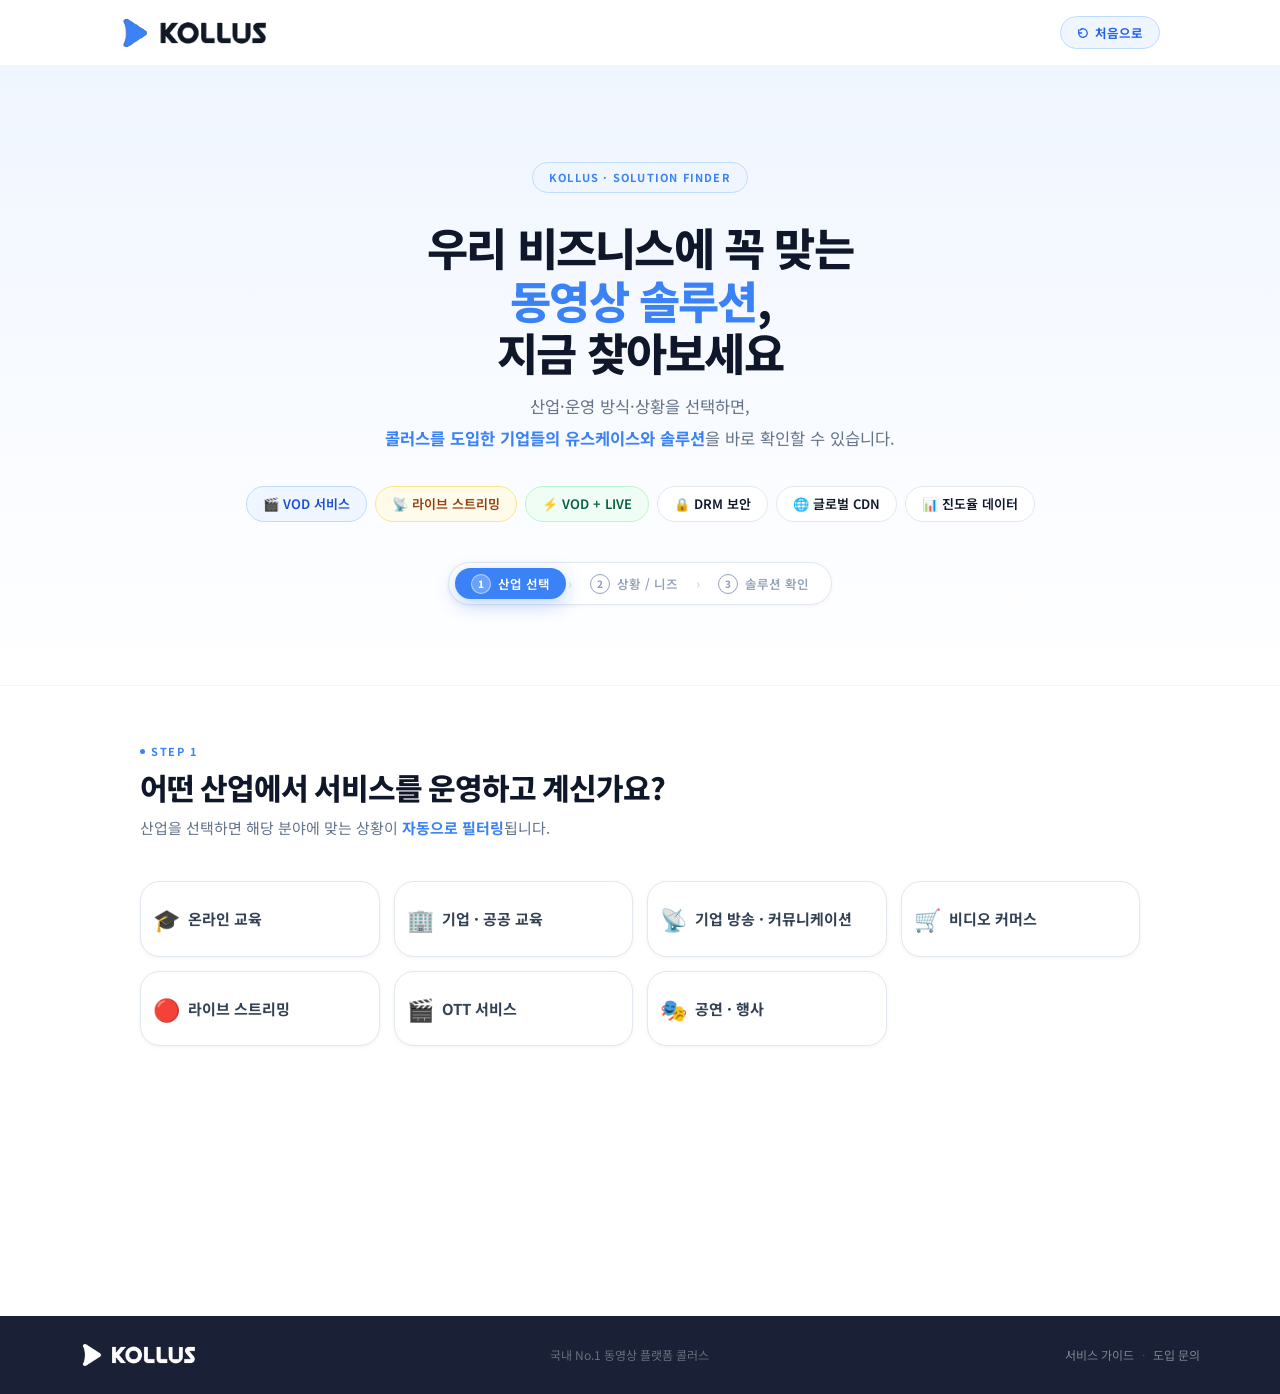
==== commit 2c283558: "Update index.html" ====
--- a/kollus_finder/index.html
+++ b/kollus_finder/index.html
@@ -160,7 +160,7 @@
 .ind-grid{display:grid;grid-template-columns:repeat(4,1fr);gap:.875rem;margin-bottom:2.5rem}
 .ind-card{
   background:var(--white);border:1.5px solid var(--gray-200);border-radius:var(--r-xl);
-  padding:1.125rem 1rem;cursor:pointer;display:flex;align-items:center;gap:.5rem;
+  padding:1.125rem .75rem;cursor:pointer;display:flex;align-items:center;gap:.5rem;
   transition:var(--ease);position:relative;box-shadow:var(--sh-xs);
 }
 .ind-card:hover{border-color:var(--blue-200);box-shadow:var(--sh-md);transform:translateY(-2px)}
@@ -339,7 +339,7 @@
 .inq-cols{display:grid;grid-template-columns:1fr 1fr;gap:1.5rem;align-items:start}
 .prefill{background:var(--gray-50);border:1.5px solid var(--gray-200);border-radius:var(--r-lg);overflow:hidden}
 .prefill-hd{display:flex;align-items:center;justify-content:space-between;padding:10px 15px;background:var(--white);border-bottom:1px solid var(--gray-200)}
-.prefill-lbl{font-size:12.5px;font-weight:700;color:var(--gray-600)}
+.prefill-lbl{font-size:13.5px;font-weight:700;color:var(--gray-600)}
 .prefill-btn{padding:6px 13px;border-radius:var(--r-md);background:var(--blue);color:#fff;border:none;font-size:12px;font-weight:700;cursor:pointer;font-family:inherit;transition:var(--ease)}
 .prefill-btn:hover{background:var(--blue-d)}
 pre.prefill-txt{padding:14px 15px;font-size:13px;color:var(--gray-700);line-height:1.9;white-space:pre-wrap;font-family:inherit;min-height:150px;font-weight:500}
